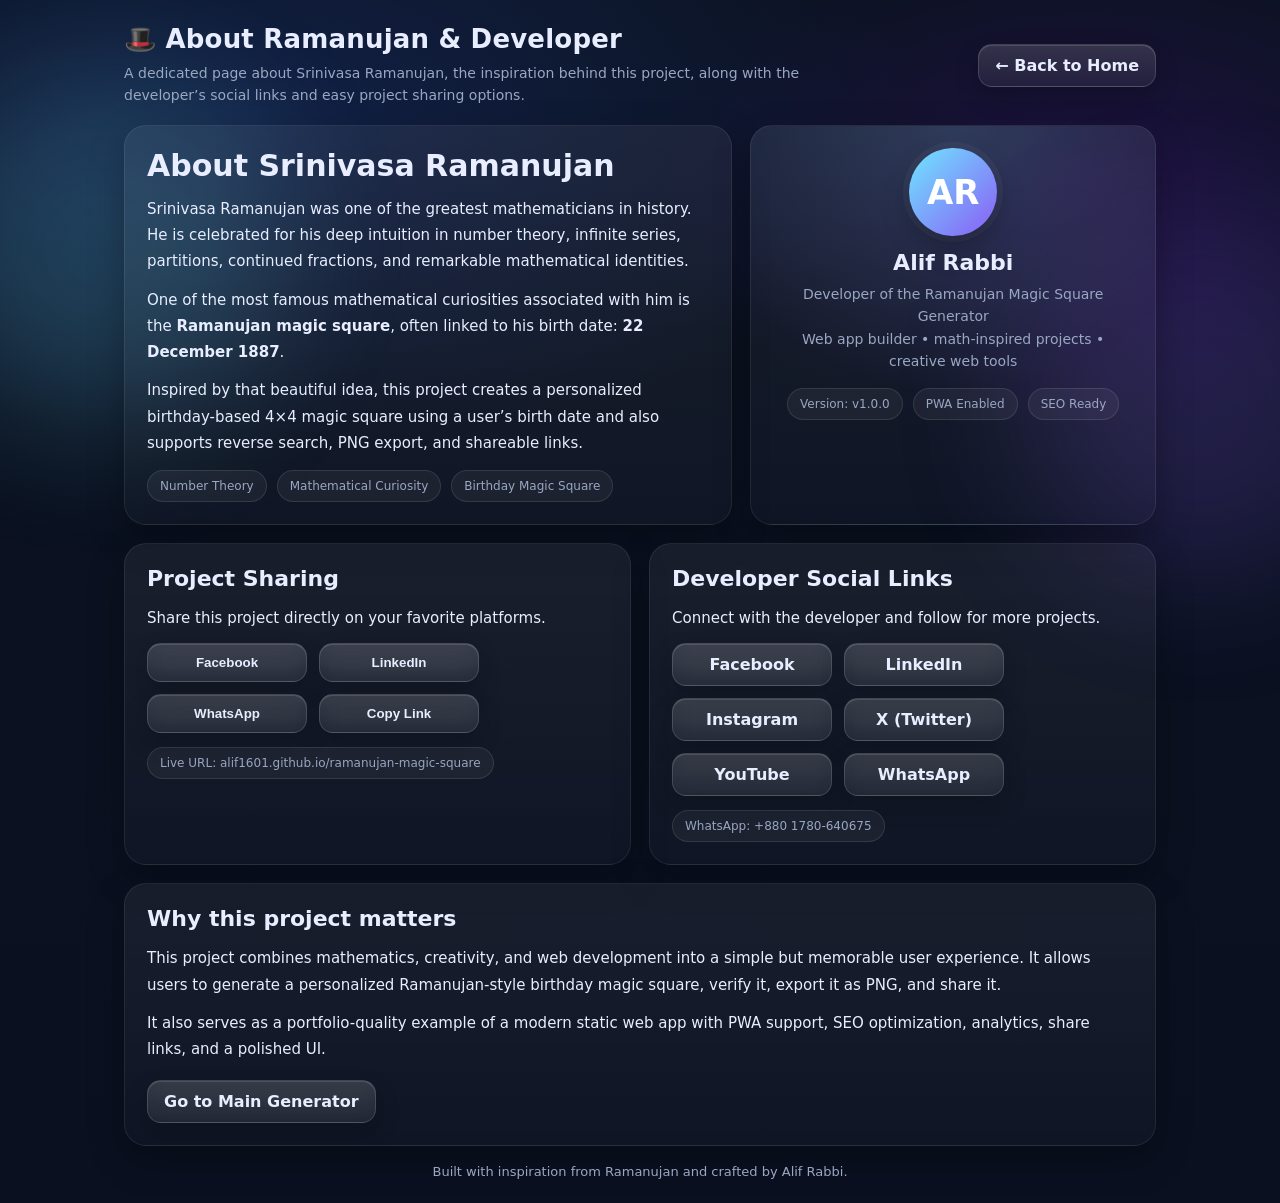
==== about.html @ 0c8af730 "Create about.html" ====
<!doctype html>
<html lang="en">
<head>
  <meta charset="utf-8" />
  <meta name="viewport" content="width=device-width,initial-scale=1" />
  <meta name="color-scheme" content="dark" />
  <meta name="theme-color" content="#0b1220" />

  <title>About Ramanujan & Developer | Ramanujan Magic Square</title>
  <meta name="description" content="Learn about Srinivasa Ramanujan, the developer, and share the Ramanujan Magic Square Generator on Facebook, LinkedIn, Instagram, X, YouTube, and WhatsApp." />
  <meta name="robots" content="index,follow" />
  <link rel="canonical" href="https://alif1601.github.io/ramanujan-magic-square/about.html" />

  <meta property="og:title" content="About Ramanujan & Developer" />
  <meta property="og:description" content="About Srinivasa Ramanujan, developer info, and social sharing for the Ramanujan Magic Square Generator." />
  <meta property="og:type" content="website" />
  <meta property="og:url" content="https://alif1601.github.io/ramanujan-magic-square/about.html" />
  <meta property="og:image" content="https://alif1601.github.io/ramanujan-magic-square/assets/og-image.png" />

  <meta name="twitter:card" content="summary_large_image" />
  <meta name="twitter:title" content="About Ramanujan & Developer" />
  <meta name="twitter:description" content="About Srinivasa Ramanujan, developer info, and social sharing for the Ramanujan Magic Square Generator." />
  <meta name="twitter:image" content="https://alif1601.github.io/ramanujan-magic-square/assets/og-image.png" />

  <link rel="icon" href="./assets/favicon.svg" type="image/svg+xml" />
  <link rel="apple-touch-icon" href="./assets/apple-touch-icon.png" />

  <meta http-equiv="Content-Security-Policy"
        content="default-src 'self';
                 img-src 'self' data: https:;
                 style-src 'self' 'unsafe-inline';
                 script-src 'self' 'unsafe-inline';
                 object-src 'none';
                 base-uri 'self';
                 frame-ancestors 'none';" />

  <style>
    :root {
      --bg:#0b1220;
      --card:#121b2f;
      --card-2:#17233d;
      --muted:#9aa7c2;
      --text:#e8eeff;
      --accent:#6ee7ff;
      --accent-2:#8b5cf6;
      --line:rgba(255,255,255,.10);
      --shadow:0 14px 36px rgba(0,0,0,.28);
    }

    * { box-sizing: border-box; }

    html {
      scroll-behavior: smooth;
    }

    body {
      margin: 0;
      font-family: system-ui, -apple-system, Segoe UI, Roboto, Arial, sans-serif;
      background:
        radial-gradient(1200px 600px at 20% 10%, rgba(18,34,74,.9) 0%, transparent 55%),
        radial-gradient(900px 500px at 85% 15%, rgba(43,18,89,.55) 0%, transparent 50%),
        linear-gradient(180deg, #0b1220 0%, #0a1020 100%);
      color: var(--text);
      overflow-x: hidden;
    }

    .bg-orb {
      position: fixed;
      inset: auto;
      width: 360px;
      height: 360px;
      border-radius: 50%;
      filter: blur(70px);
      opacity: .18;
      pointer-events: none;
      z-index: 0;
      animation: floatOrb 10s ease-in-out infinite;
    }

    .orb-1 {
      top: 70px;
      left: -80px;
      background: var(--accent);
    }

    .orb-2 {
      right: -100px;
      top: 220px;
      background: var(--accent-2);
      animation-delay: -3s;
    }

    @keyframes floatOrb {
      0%, 100% { transform: translateY(0px) translateX(0px); }
      50% { transform: translateY(-18px) translateX(10px); }
    }

    .wrap {
      position: relative;
      z-index: 1;
      max-width: 1080px;
      margin: 0 auto;
      padding: 24px;
    }

    .topbar {
      display: flex;
      justify-content: space-between;
      align-items: center;
      gap: 14px;
      flex-wrap: wrap;
      margin-bottom: 18px;
      animation: fadeUp .7s ease both;
    }

    .brand {
      font-size: 26px;
      font-weight: 800;
      letter-spacing: .2px;
      margin: 0;
    }

    .sub {
      color: var(--muted);
      font-size: 14px;
      line-height: 1.6;
      margin-top: 8px;
      max-width: 760px;
    }

    .glass-btn,
    .social-btn {
      display: inline-flex;
      align-items: center;
      justify-content: center;
      gap: 8px;
      min-width: 150px;
      padding: 11px 16px;
      border-radius: 14px;
      border: 1px solid rgba(255,255,255,.14);
      background: linear-gradient(
        180deg,
        rgba(255,255,255,.14),
        rgba(255,255,255,.06)
      );
      color: var(--text);
      text-decoration: none;
      font-weight: 700;
      backdrop-filter: blur(12px);
      -webkit-backdrop-filter: blur(12px);
      box-shadow:
        0 10px 24px rgba(0,0,0,.20),
        inset 0 1px 0 rgba(255,255,255,.12);
      transition:
        transform .2s ease,
        border-color .2s ease,
        background .2s ease,
        box-shadow .2s ease;
      cursor: pointer;
    }

    .glass-btn:hover,
    .social-btn:hover {
      transform: translateY(-2px) scale(1.02);
      border-color: rgba(110,231,255,.42);
      background: linear-gradient(
        180deg,
        rgba(110,231,255,.18),
        rgba(110,231,255,.08)
      );
      box-shadow:
        0 14px 28px rgba(0,0,0,.28),
        0 0 0 1px rgba(110,231,255,.06),
        inset 0 1px 0 rgba(255,255,255,.16);
    }

    .glass-btn:active,
    .social-btn:active {
      transform: translateY(1px) scale(.99);
    }

    .hero {
      display: grid;
      gap: 18px;
      grid-template-columns: 1.2fr .8fr;
      margin-bottom: 18px;
    }

    @media (max-width: 900px) {
      .hero {
        grid-template-columns: 1fr;
      }
    }

    .card {
      background: linear-gradient(
        180deg,
        rgba(255,255,255,.06),
        rgba(255,255,255,.025)
      );
      border: 1px solid rgba(255,255,255,.08);
      border-radius: 22px;
      padding: 22px;
      box-shadow: var(--shadow);
      animation: fadeUp .7s ease both;
    }

    .card:nth-child(2) { animation-delay: .08s; }
    .card:nth-child(3) { animation-delay: .14s; }
    .card:nth-child(4) { animation-delay: .20s; }

    .hero-title {
      font-size: 30px;
      line-height: 1.2;
      margin: 0 0 12px;
    }

    .hero-text,
    .card p {
      color: var(--text);
      line-height: 1.75;
      font-size: 15px;
      margin: 0 0 12px;
    }

    .muted {
      color: var(--muted);
    }

    .pill-row {
      display: flex;
      gap: 10px;
      flex-wrap: wrap;
      margin-top: 14px;
    }

    .pill {
      display: inline-flex;
      align-items: center;
      gap: 8px;
      padding: 8px 12px;
      border-radius: 999px;
      border: 1px solid rgba(255,255,255,.10);
      background: rgba(255,255,255,.05);
      font-size: 12px;
      color: var(--muted);
    }

    .profile-card {
      text-align: center;
      background:
        linear-gradient(180deg, rgba(255,255,255,.06), rgba(255,255,255,.02)),
        radial-gradient(circle at top, rgba(110,231,255,.14), transparent 60%);
    }

    .avatar {
      width: 88px;
      height: 88px;
      border-radius: 50%;
      margin: 0 auto 14px;
      display: grid;
      place-items: center;
      font-size: 34px;
      font-weight: 800;
      color: white;
      background: linear-gradient(135deg, var(--accent), var(--accent-2));
      box-shadow:
        0 12px 28px rgba(0,0,0,.28),
        0 0 0 6px rgba(255,255,255,.04);
      animation: pulseSoft 3s ease-in-out infinite;
    }

    @keyframes pulseSoft {
      0%, 100% { transform: scale(1); }
      50% { transform: scale(1.04); }
    }

    .name {
      font-size: 22px;
      font-weight: 800;
      margin: 0;
    }

    .role {
      color: var(--muted);
      margin-top: 8px;
      font-size: 14px;
      line-height: 1.6;
    }

    .section-title {
      font-size: 22px;
      margin: 0 0 14px;
    }

    .grid-2 {
      display: grid;
      gap: 18px;
      grid-template-columns: 1fr 1fr;
      margin-top: 18px;
    }

    @media (max-width: 900px) {
      .grid-2 {
        grid-template-columns: 1fr;
      }
    }

    .btn-row {
      display: flex;
      flex-wrap: wrap;
      gap: 12px;
      margin-top: 10px;
    }

    .social-btn {
      min-width: 160px;
    }

    .back-row {
      display: flex;
      flex-wrap: wrap;
      gap: 12px;
      margin-top: 18px;
    }

    footer {
      margin-top: 18px;
      color: var(--muted);
      font-size: 13px;
      text-align: center;
      animation: fadeUp .7s ease both;
      animation-delay: .28s;
    }

    .toast {
      position: fixed;
      bottom: 20px;
      left: 50%;
      transform: translateX(-50%);
      background: #121b2f;
      color: #e8eeff;
      padding: 10px 16px;
      border-radius: 10px;
      font-size: 13px;
      z-index: 9999;
      border: 1px solid rgba(255,255,255,.10);
      box-shadow: 0 10px 24px rgba(0,0,0,.28);
      animation: fadeUp .25s ease;
    }

    @keyframes fadeUp {
      from {
        opacity: 0;
        transform: translateY(20px);
      }
      to {
        opacity: 1;
        transform: translateY(0);
      }
    }
  </style>

  <script type="application/ld+json">
  {
    "@context": "https://schema.org",
    "@type": "AboutPage",
    "name": "About Ramanujan & Developer",
    "url": "https://alif1601.github.io/ramanujan-magic-square/about.html",
    "description": "About Srinivasa Ramanujan, the developer, and sharing options for the Ramanujan Magic Square Generator."
  }
  </script>
</head>
<body>
  <div class="bg-orb orb-1"></div>
  <div class="bg-orb orb-2"></div>

  <div class="wrap">
    <div class="topbar">
      <div>
        <h1 class="brand">🎩 About Ramanujan & Developer</h1>
        <div class="sub">
          A dedicated page about Srinivasa Ramanujan, the inspiration behind this project,
          along with the developer’s social links and easy project sharing options.
        </div>
      </div>
      <a class="glass-btn" href="./index.html">← Back to Home</a>
    </div>

    <div class="hero">
      <section class="card">
        <h2 class="hero-title">About Srinivasa Ramanujan</h2>
        <p class="hero-text">
          Srinivasa Ramanujan was one of the greatest mathematicians in history.
          He is celebrated for his deep intuition in number theory, infinite series,
          partitions, continued fractions, and remarkable mathematical identities.
        </p>
        <p class="hero-text">
          One of the most famous mathematical curiosities associated with him is the
          <b>Ramanujan magic square</b>, often linked to his birth date:
          <b>22 December 1887</b>.
        </p>
        <p class="hero-text">
          Inspired by that beautiful idea, this project creates a personalized
          birthday-based 4×4 magic square using a user’s birth date and also
          supports reverse search, PNG export, and shareable links.
        </p>

        <div class="pill-row">
          <div class="pill">Number Theory</div>
          <div class="pill">Mathematical Curiosity</div>
          <div class="pill">Birthday Magic Square</div>
        </div>
      </section>

      <aside class="card profile-card">
        <div class="avatar">AR</div>
        <h2 class="name">Alif Rabbi</h2>
        <div class="role">
          Developer of the Ramanujan Magic Square Generator<br />
          Web app builder • math-inspired projects • creative web tools
        </div>

        <div class="pill-row" style="justify-content:center; margin-top:16px;">
          <div class="pill">Version: v1.0.0</div>
          <div class="pill">PWA Enabled</div>
          <div class="pill">SEO Ready</div>
        </div>
      </aside>
    </div>

    <div class="grid-2">
      <section class="card">
        <h2 class="section-title">Project Sharing</h2>
        <p class="muted">
          Share this project directly on your favorite platforms.
        </p>

        <div class="btn-row">
          <button class="social-btn" id="btnFbShare" type="button">Facebook</button>
          <button class="social-btn" id="btnLinkedInShare" type="button">LinkedIn</button>
          <button class="social-btn" id="btnWhatsAppShare" type="button">WhatsApp</button>
          <button class="social-btn" id="btnCopyProjectLink" type="button">Copy Link</button>
        </div>

        <div class="pill-row">
          <div class="pill">Live URL: alif1601.github.io/ramanujan-magic-square</div>
        </div>
      </section>

      <section class="card">
        <h2 class="section-title">Developer Social Links</h2>
        <p class="muted">
          Connect with the developer and follow for more projects.
        </p>

        <div class="btn-row">
          <a class="social-btn" href="https://www.facebook.com/alifrabbi.rayhan" target="_blank" rel="noopener noreferrer">Facebook</a>
          <a class="social-btn" href="https://www.linkedin.com/in/alif-rabbi675/" target="_blank" rel="noopener noreferrer">LinkedIn</a>
          <a class="social-btn" href="https://www.instagram.com/alif_rabbi_/" target="_blank" rel="noopener noreferrer">Instagram</a>
          <a class="social-btn" href="https://x.com/MdAlifRabbi1" target="_blank" rel="noopener noreferrer">X (Twitter)</a>
          <a class="social-btn" href="https://www.youtube.com/@alif_rabbi" target="_blank" rel="noopener noreferrer">YouTube</a>
          <a class="social-btn" href="https://wa.me/8801780640675" target="_blank" rel="noopener noreferrer">WhatsApp</a>
        </div>

        <div class="pill-row">
          <div class="pill">WhatsApp: +880 1780-640675</div>
        </div>
      </section>
    </div>

    <section class="card" style="margin-top:18px;">
      <h2 class="section-title">Why this project matters</h2>
      <p>
        This project combines mathematics, creativity, and web development into a
        simple but memorable user experience. It allows users to generate a personalized
        Ramanujan-style birthday magic square, verify it, export it as PNG, and share it.
      </p>
      <p>
        It also serves as a portfolio-quality example of a modern static web app with
        PWA support, SEO optimization, analytics, share links, and a polished UI.
      </p>

      <div class="back-row">
        <a class="glass-btn" href="./index.html">Go to Main Generator</a>
      </div>
    </section>

    <footer>
      Built with inspiration from Ramanujan and crafted by Alif Rabbi.
    </footer>
  </div>

  <script>
    const projectUrl = "https://alif1601.github.io/ramanujan-magic-square/";
    const projectTitle = "Ramanujan Magic Square Generator";
    const projectText = "Generate a Ramanujan-style birthday magic square instantly.";

    function openShareUrl(url) {
      window.open(url, "_blank", "noopener,noreferrer");
    }

    function showToast(text) {
      const toast = document.createElement("div");
      toast.className = "toast";
      toast.textContent = text;
      document.body.appendChild(toast);
      setTimeout(() => toast.remove(), 2000);
    }

    async function copyToClipboard(text) {
      try {
        await navigator.clipboard.writeText(text);
        return true;
      } catch {
        const ta = document.createElement("textarea");
        ta.value = text;
        ta.style.position = "fixed";
        ta.style.left = "-9999px";
        document.body.appendChild(ta);
        ta.select();
        const ok = document.execCommand("copy");
        document.body.removeChild(ta);
        return ok;
      }
    }

    document.getElementById("btnFbShare")?.addEventListener("click", () => {
      const url = `https://www.facebook.com/sharer/sharer.php?u=${encodeURIComponent(projectUrl)}`;
      openShareUrl(url);
    });

    document.getElementById("btnLinkedInShare")?.addEventListener("click", () => {
      const url = `https://www.linkedin.com/sharing/share-offsite/?url=${encodeURIComponent(projectUrl)}`;
      openShareUrl(url);
    });

    document.getElementById("btnWhatsAppShare")?.addEventListener("click", () => {
      const text = `${projectTitle} - ${projectText} ${projectUrl}`;
      const url = `https://wa.me/?text=${encodeURIComponent(text)}`;
      openShareUrl(url);
    });

    document.getElementById("btnCopyProjectLink")?.addEventListener("click", async () => {
      const ok = await copyToClipboard(projectUrl);
      showToast(ok ? "Project link copied!" : "Copy failed!");
    });
  </script>
</body>
</html>
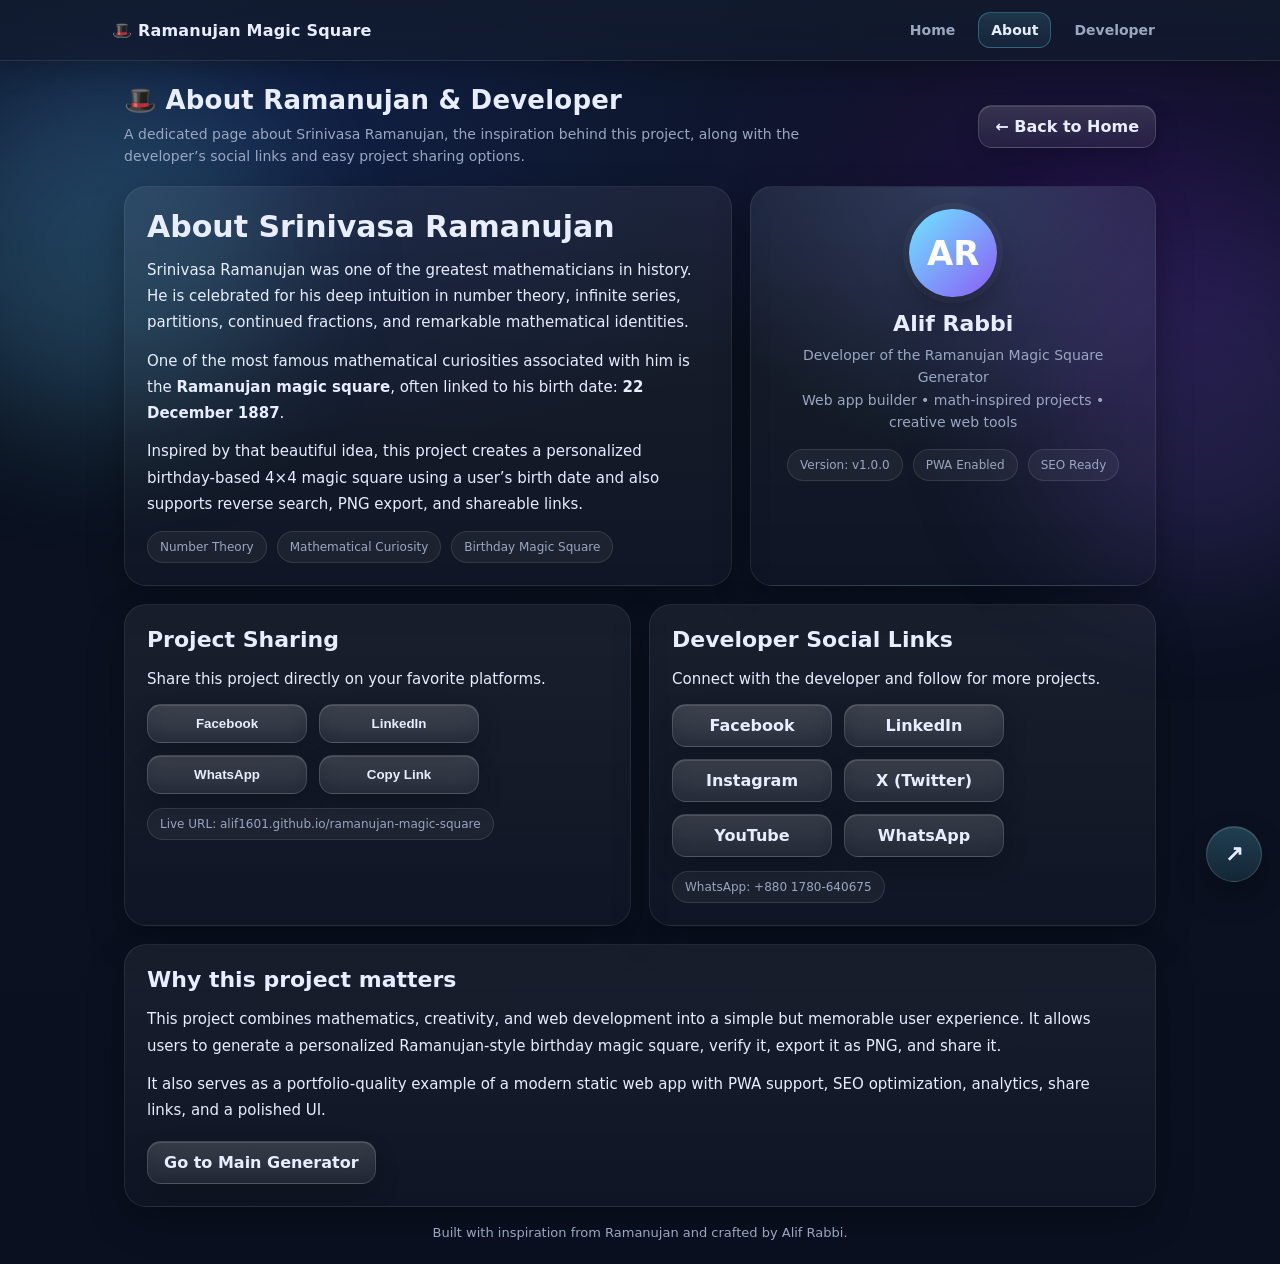
==== commit fbae8601: "Update about.html" ====
--- a/about.html
+++ b/about.html
@@ -1,5 +1,7 @@
 <!doctype html>
 <html lang="en">
+<link rel="stylesheet" href="./nav.css" />
+<script defer src="./nav.js"></script>
 <head>
   <meta charset="utf-8" />
   <meta name="viewport" content="width=device-width,initial-scale=1" />
--- a/nav.css
+++ b/nav.css
@@ -0,0 +1,162 @@
+:root {
+  --nav-bg: rgba(18, 27, 47, 0.72);
+  --nav-border: rgba(255, 255, 255, 0.1);
+  --nav-text: #e8eeff;
+  --nav-muted: #9aa7c2;
+  --nav-accent: #6ee7ff;
+}
+
+.top-nav {
+  position: sticky;
+  top: 0;
+  z-index: 999;
+  backdrop-filter: blur(16px);
+  -webkit-backdrop-filter: blur(16px);
+  background: linear-gradient(
+    180deg,
+    rgba(18, 27, 47, 0.86),
+    rgba(18, 27, 47, 0.7)
+  );
+  border-bottom: 1px solid var(--nav-border);
+  box-shadow: 0 10px 24px rgba(0, 0, 0, 0.18);
+}
+
+.top-nav-inner {
+  max-width: 1100px;
+  margin: 0 auto;
+  padding: 12px 22px;
+  display: flex;
+  align-items: center;
+  justify-content: space-between;
+  gap: 12px;
+  flex-wrap: wrap;
+}
+
+.top-nav-brand {
+  color: var(--nav-text);
+  text-decoration: none;
+  font-weight: 800;
+  letter-spacing: 0.2px;
+  font-size: 16px;
+}
+
+.top-nav-links {
+  display: flex;
+  align-items: center;
+  gap: 10px;
+  flex-wrap: wrap;
+}
+
+.top-nav-link {
+  color: var(--nav-muted);
+  text-decoration: none;
+  font-size: 14px;
+  font-weight: 700;
+  padding: 9px 12px;
+  border-radius: 12px;
+  border: 1px solid transparent;
+  transition: all 0.18s ease;
+}
+
+.top-nav-link:hover,
+.top-nav-link.active {
+  color: var(--nav-text);
+  border-color: rgba(110, 231, 255, 0.28);
+  background: linear-gradient(
+    180deg,
+    rgba(110, 231, 255, 0.14),
+    rgba(110, 231, 255, 0.06)
+  );
+}
+
+.floating-share {
+  position: fixed;
+  right: 18px;
+  bottom: 18px;
+  z-index: 999;
+}
+
+.floating-share-btn {
+  width: 56px;
+  height: 56px;
+  border: 1px solid rgba(255,255,255,.14);
+  border-radius: 50%;
+  background: linear-gradient(
+    180deg,
+    rgba(110,231,255,.22),
+    rgba(110,231,255,.10)
+  );
+  color: #e8eeff;
+  font-size: 22px;
+  font-weight: 800;
+  cursor: pointer;
+  box-shadow:
+    0 14px 30px rgba(0,0,0,.28),
+    inset 0 1px 0 rgba(255,255,255,.12);
+  backdrop-filter: blur(12px);
+  -webkit-backdrop-filter: blur(12px);
+  transition: transform .18s ease, box-shadow .18s ease, border-color .18s ease;
+}
+
+.floating-share-btn:hover {
+  transform: translateY(-2px) scale(1.03);
+  border-color: rgba(110,231,255,.42);
+  box-shadow:
+    0 18px 34px rgba(0,0,0,.34),
+    0 0 0 1px rgba(110,231,255,.08),
+    inset 0 1px 0 rgba(255,255,255,.16);
+}
+
+.floating-share-menu {
+  position: absolute;
+  right: 0;
+  bottom: 68px;
+  min-width: 210px;
+  display: none;
+  flex-direction: column;
+  gap: 8px;
+  padding: 10px;
+  border-radius: 16px;
+  border: 1px solid rgba(255,255,255,.10);
+  background: linear-gradient(
+    180deg,
+    rgba(18,27,47,.92),
+    rgba(18,27,47,.82)
+  );
+  backdrop-filter: blur(16px);
+  -webkit-backdrop-filter: blur(16px);
+  box-shadow: 0 16px 36px rgba(0,0,0,.34);
+}
+
+.floating-share.open .floating-share-menu {
+  display: flex;
+}
+
+.share-menu-btn {
+  width: 100%;
+  text-align: left;
+  border: 1px solid rgba(255,255,255,.10);
+  background: rgba(255,255,255,.04);
+  color: #e8eeff;
+  padding: 10px 12px;
+  border-radius: 12px;
+  font-weight: 700;
+  cursor: pointer;
+  transition: all .18s ease;
+}
+
+.share-menu-btn:hover {
+  border-color: rgba(110,231,255,.32);
+  background: rgba(110,231,255,.08);
+}
+
+@media (max-width: 640px) {
+  .top-nav-inner {
+    padding: 10px 14px;
+  }
+
+  .floating-share {
+    right: 14px;
+    bottom: 14px;
+  }
+}
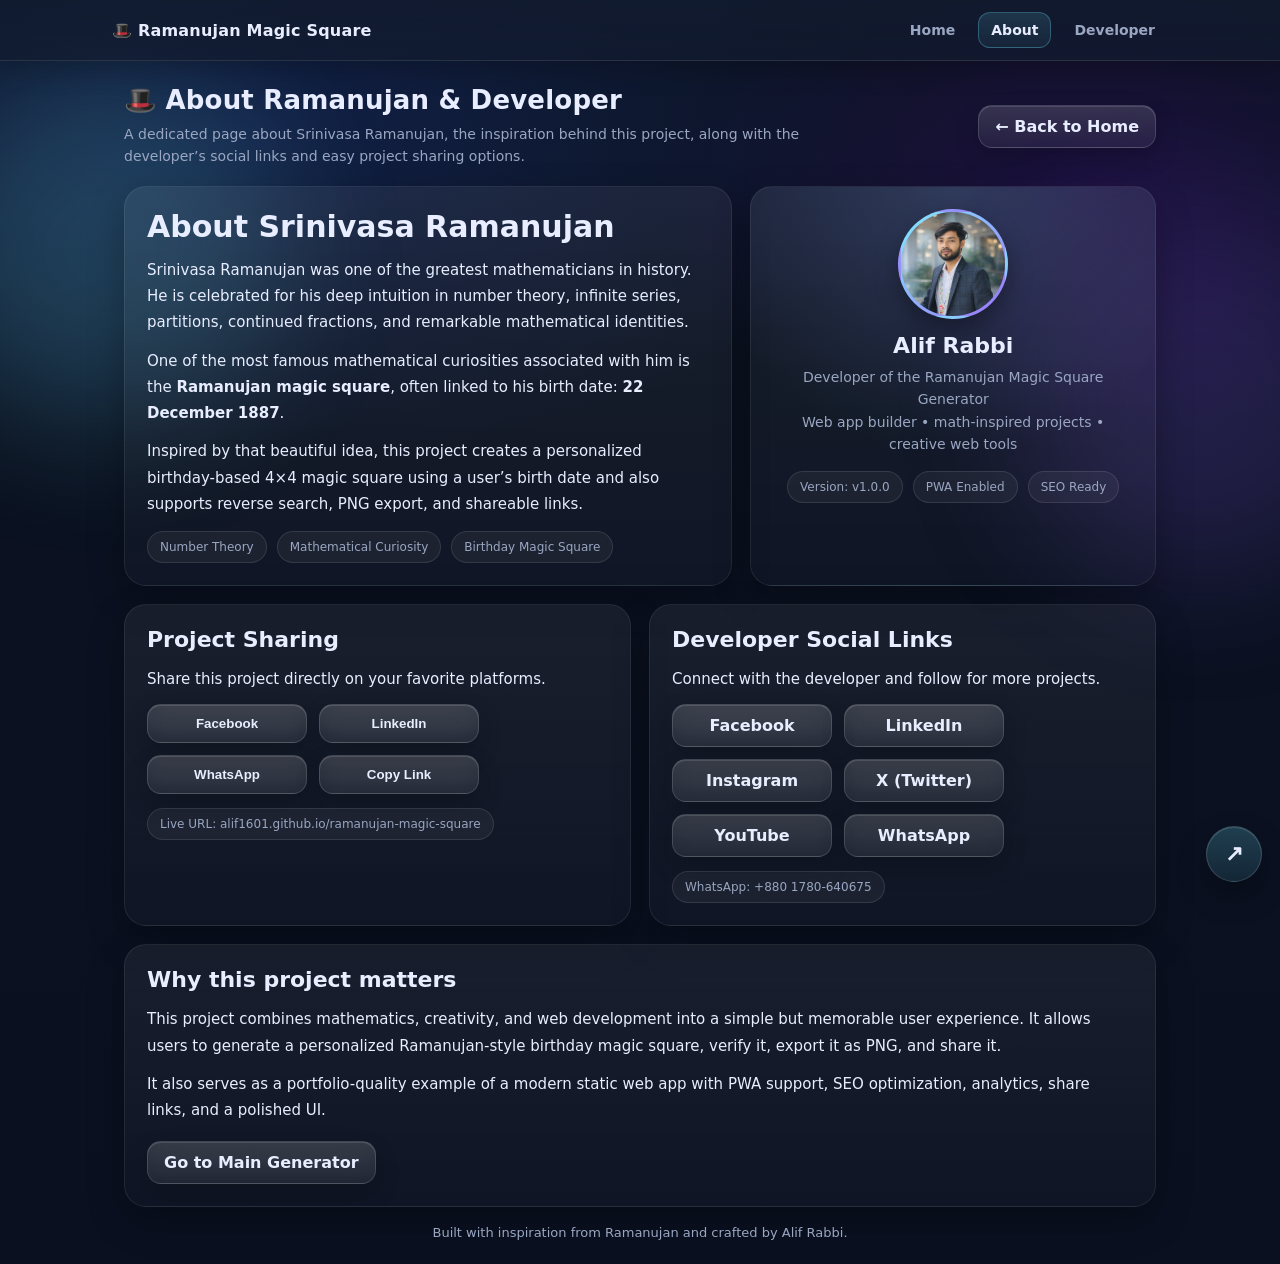
==== commit 011131ca: "Update about.html" ====
--- a/about.html
+++ b/about.html
@@ -256,21 +256,28 @@
     }
 
     .avatar {
-      width: 88px;
-      height: 88px;
-      border-radius: 50%;
-      margin: 0 auto 14px;
-      display: grid;
-      place-items: center;
-      font-size: 34px;
-      font-weight: 800;
-      color: white;
-      background: linear-gradient(135deg, var(--accent), var(--accent-2));
-      box-shadow:
-        0 12px 28px rgba(0,0,0,.28),
-        0 0 0 6px rgba(255,255,255,.04);
-      animation: pulseSoft 3s ease-in-out infinite;
-    }
+  width: 110px;
+  height: 110px;
+  border-radius: 50%;
+  margin: 0 auto 14px;
+  display: flex;
+  align-items: center;
+  justify-content: center;
+  font-size: 36px;
+  font-weight: 800;
+  background: linear-gradient(135deg,#6ee7ff,#8b5cf6);
+  box-shadow: 0 10px 25px rgba(0,0,0,.35);
+  animation: pulseSoft 3s ease-in-out infinite;
+  overflow: hidden;
+  border: 3px solid rgba(255,255,255,.14);
+}
+
+.photo-avatar img {
+  width: 100%;
+  height: 100%;
+  object-fit: cover;
+  display: block;
+}
 
     @keyframes pulseSoft {
       0%, 100% { transform: scale(1); }
@@ -416,7 +423,9 @@
       </section>
 
       <aside class="card profile-card">
-        <div class="avatar">AR</div>
+        <div class="avatar photo-avatar">
+  <img src="./assets/developer.png" alt="Alif Rabbi" />
+</div>
         <h2 class="name">Alif Rabbi</h2>
         <div class="role">
           Developer of the Ramanujan Magic Square Generator<br />
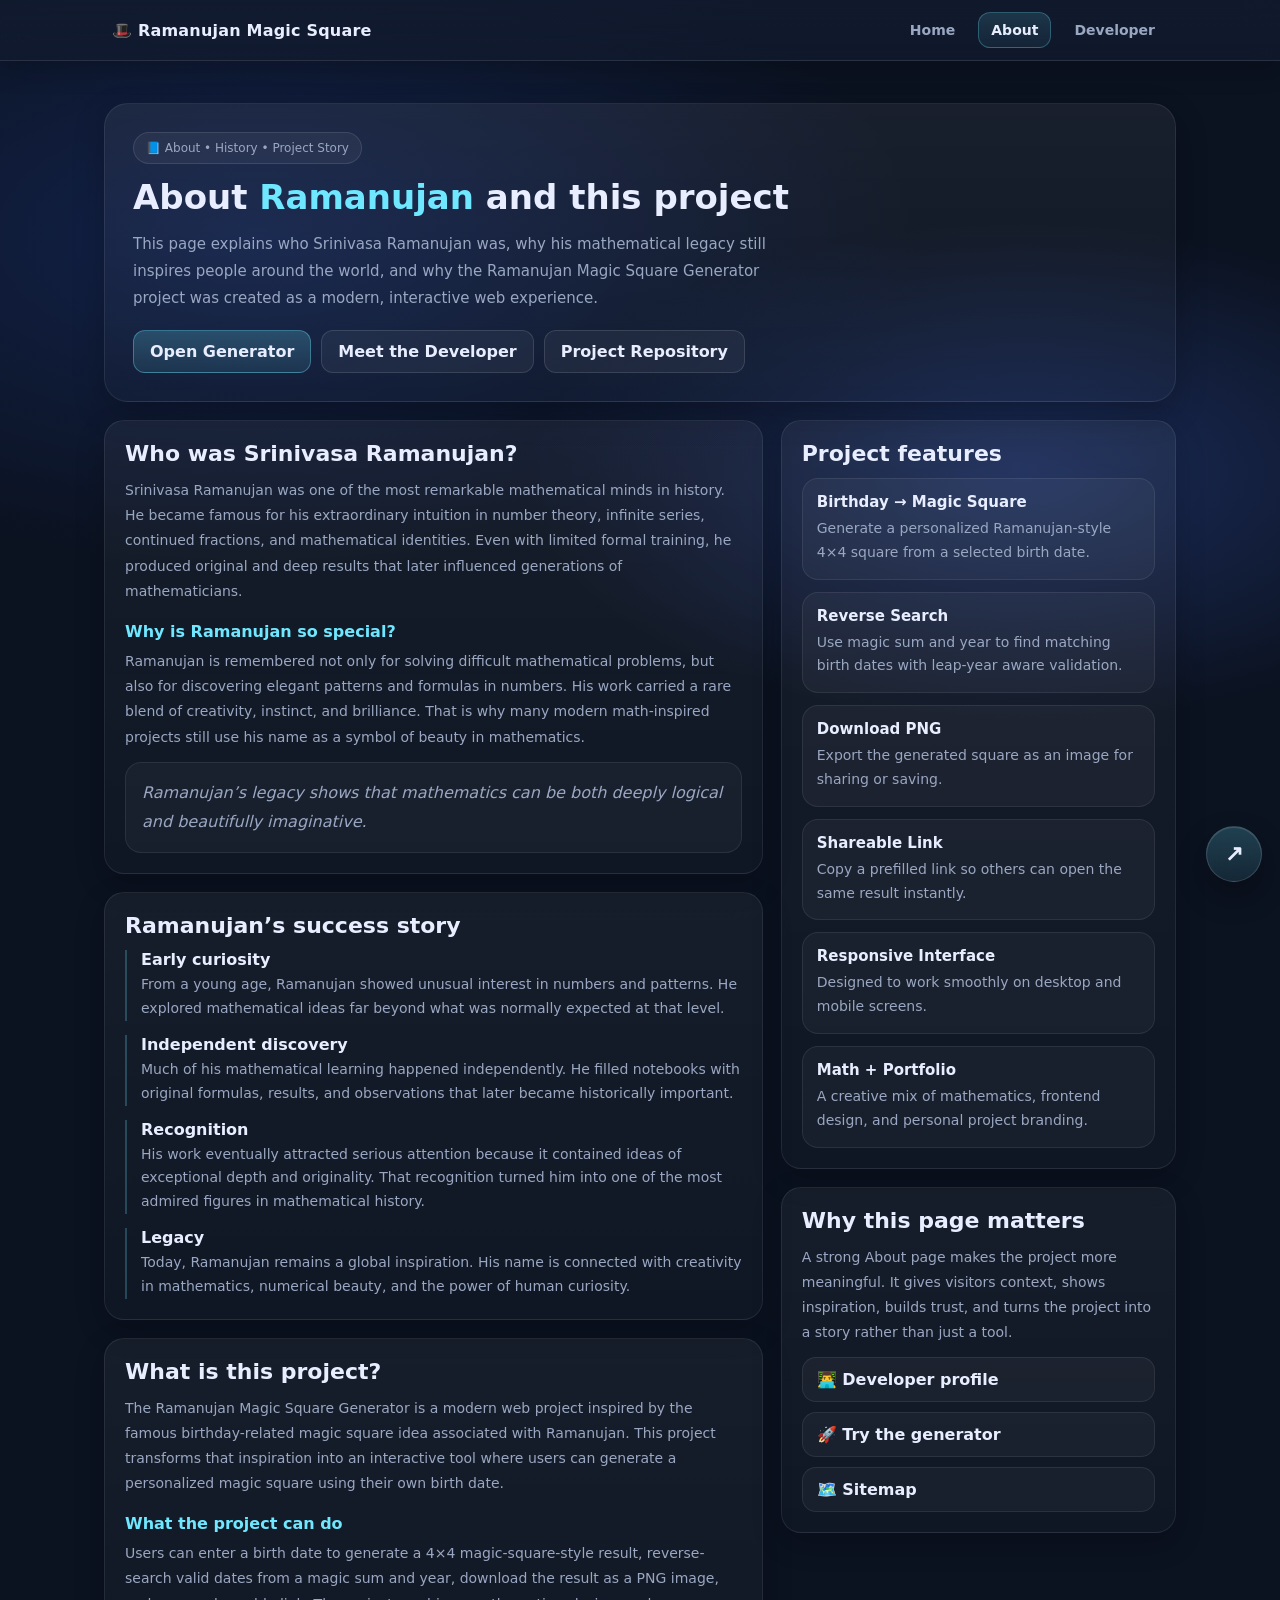
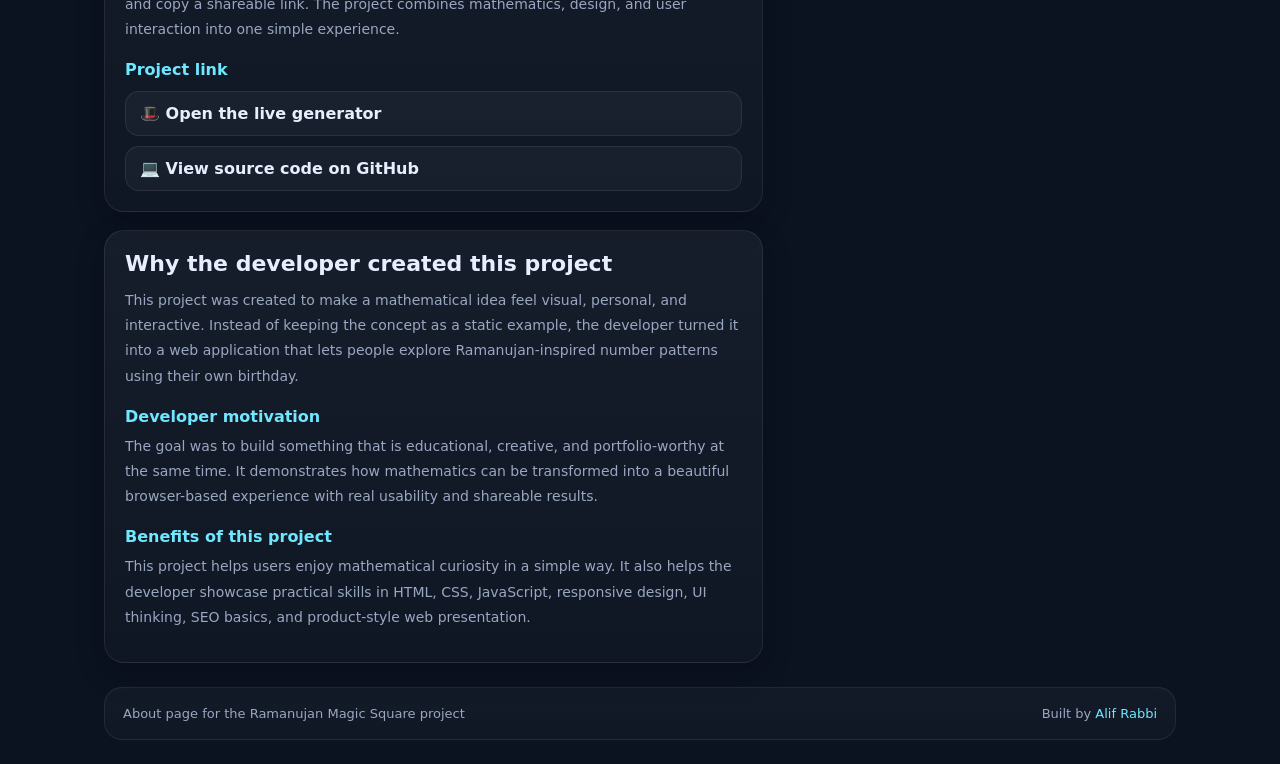
==== commit 79ed405d: "Update about.html" ====
--- a/about.html
+++ b/about.html
@@ -1,242 +1,80 @@
 <!doctype html>
 <html lang="en">
-<link rel="stylesheet" href="./nav.css" />
-<script defer src="./nav.js"></script>
 <head>
   <meta charset="utf-8" />
   <meta name="viewport" content="width=device-width,initial-scale=1" />
+  <meta name="theme-color" content="#0b1220" />
   <meta name="color-scheme" content="dark" />
-  <meta name="theme-color" content="#0b1220" />
-
-  <title>About Ramanujan & Developer | Ramanujan Magic Square</title>
-  <meta name="description" content="Learn about Srinivasa Ramanujan, the developer, and share the Ramanujan Magic Square Generator on Facebook, LinkedIn, Instagram, X, YouTube, and WhatsApp." />
-  <meta name="robots" content="index,follow" />
+
+  <title>About | Ramanujan Magic Square</title>
+  <meta
+    name="description"
+    content="Learn about Srinivasa Ramanujan, the inspiration behind the Ramanujan Magic Square project, and why this birthday magic square generator was created."
+  />
   <link rel="canonical" href="https://alif1601.github.io/ramanujan-magic-square/about.html" />
 
-  <meta property="og:title" content="About Ramanujan & Developer" />
-  <meta property="og:description" content="About Srinivasa Ramanujan, developer info, and social sharing for the Ramanujan Magic Square Generator." />
+  <meta property="og:title" content="About | Ramanujan Magic Square" />
+  <meta
+    property="og:description"
+    content="Discover who Srinivasa Ramanujan was, the inspiration behind this project, and how the Ramanujan Magic Square Generator works."
+  />
   <meta property="og:type" content="website" />
   <meta property="og:url" content="https://alif1601.github.io/ramanujan-magic-square/about.html" />
   <meta property="og:image" content="https://alif1601.github.io/ramanujan-magic-square/assets/og-image.png" />
 
   <meta name="twitter:card" content="summary_large_image" />
-  <meta name="twitter:title" content="About Ramanujan & Developer" />
-  <meta name="twitter:description" content="About Srinivasa Ramanujan, developer info, and social sharing for the Ramanujan Magic Square Generator." />
+  <meta name="twitter:title" content="About | Ramanujan Magic Square" />
+  <meta
+    name="twitter:description"
+    content="Discover who Srinivasa Ramanujan was and the story behind this Ramanujan Magic Square project."
+  />
   <meta name="twitter:image" content="https://alif1601.github.io/ramanujan-magic-square/assets/og-image.png" />
 
   <link rel="icon" href="./assets/favicon.svg" type="image/svg+xml" />
   <link rel="apple-touch-icon" href="./assets/apple-touch-icon.png" />
-
-  <meta http-equiv="Content-Security-Policy"
-        content="default-src 'self';
-                 img-src 'self' data: https:;
-                 style-src 'self' 'unsafe-inline';
-                 script-src 'self' 'unsafe-inline';
-                 object-src 'none';
-                 base-uri 'self';
-                 frame-ancestors 'none';" />
+  <link rel="manifest" href="./site.webmanifest" />
+
+  <link rel="stylesheet" href="./nav.css" />
+  <script defer src="./nav.js"></script>
 
   <style>
     :root {
-      --bg:#0b1220;
-      --card:#121b2f;
-      --card-2:#17233d;
-      --muted:#9aa7c2;
-      --text:#e8eeff;
-      --accent:#6ee7ff;
-      --accent-2:#8b5cf6;
-      --line:rgba(255,255,255,.10);
-      --shadow:0 14px 36px rgba(0,0,0,.28);
+      --bg: #0b1220;
+      --card: #121b2f;
+      --muted: #9aa7c2;
+      --text: #e8eeff;
+      --accent: #6ee7ff;
+      --line: rgba(255,255,255,.08);
     }
 
     * { box-sizing: border-box; }
-
-    html {
-      scroll-behavior: smooth;
-    }
 
     body {
       margin: 0;
       font-family: system-ui, -apple-system, Segoe UI, Roboto, Arial, sans-serif;
       background:
-        radial-gradient(1200px 600px at 20% 10%, rgba(18,34,74,.9) 0%, transparent 55%),
-        radial-gradient(900px 500px at 85% 15%, rgba(43,18,89,.55) 0%, transparent 50%),
-        linear-gradient(180deg, #0b1220 0%, #0a1020 100%);
+        radial-gradient(1200px 600px at 20% 10%, #12224a 0%, transparent 55%),
+        radial-gradient(1000px 500px at 80% 20%, #1b2c5a 0%, transparent 50%),
+        var(--bg);
       color: var(--text);
-      overflow-x: hidden;
-    }
-
-    .bg-orb {
-      position: fixed;
-      inset: auto;
-      width: 360px;
-      height: 360px;
-      border-radius: 50%;
-      filter: blur(70px);
-      opacity: .18;
-      pointer-events: none;
-      z-index: 0;
-      animation: floatOrb 10s ease-in-out infinite;
-    }
-
-    .orb-1 {
-      top: 70px;
-      left: -80px;
-      background: var(--accent);
-    }
-
-    .orb-2 {
-      right: -100px;
-      top: 220px;
-      background: var(--accent-2);
-      animation-delay: -3s;
-    }
-
-    @keyframes floatOrb {
-      0%, 100% { transform: translateY(0px) translateX(0px); }
-      50% { transform: translateY(-18px) translateX(10px); }
     }
 
     .wrap {
-      position: relative;
-      z-index: 1;
-      max-width: 1080px;
+      max-width: 1120px;
       margin: 0 auto;
       padding: 24px;
     }
 
-    .topbar {
-      display: flex;
-      justify-content: space-between;
-      align-items: center;
-      gap: 14px;
-      flex-wrap: wrap;
-      margin-bottom: 18px;
-      animation: fadeUp .7s ease both;
-    }
-
-    .brand {
-      font-size: 26px;
-      font-weight: 800;
-      letter-spacing: .2px;
-      margin: 0;
-    }
-
-    .sub {
-      color: var(--muted);
-      font-size: 14px;
-      line-height: 1.6;
-      margin-top: 8px;
-      max-width: 760px;
-    }
-
-    .glass-btn,
-    .social-btn {
-      display: inline-flex;
-      align-items: center;
-      justify-content: center;
-      gap: 8px;
-      min-width: 150px;
-      padding: 11px 16px;
-      border-radius: 14px;
-      border: 1px solid rgba(255,255,255,.14);
-      background: linear-gradient(
-        180deg,
-        rgba(255,255,255,.14),
-        rgba(255,255,255,.06)
-      );
-      color: var(--text);
-      text-decoration: none;
-      font-weight: 700;
-      backdrop-filter: blur(12px);
-      -webkit-backdrop-filter: blur(12px);
-      box-shadow:
-        0 10px 24px rgba(0,0,0,.20),
-        inset 0 1px 0 rgba(255,255,255,.12);
-      transition:
-        transform .2s ease,
-        border-color .2s ease,
-        background .2s ease,
-        box-shadow .2s ease;
-      cursor: pointer;
-    }
-
-    .glass-btn:hover,
-    .social-btn:hover {
-      transform: translateY(-2px) scale(1.02);
-      border-color: rgba(110,231,255,.42);
-      background: linear-gradient(
-        180deg,
-        rgba(110,231,255,.18),
-        rgba(110,231,255,.08)
-      );
-      box-shadow:
-        0 14px 28px rgba(0,0,0,.28),
-        0 0 0 1px rgba(110,231,255,.06),
-        inset 0 1px 0 rgba(255,255,255,.16);
-    }
-
-    .glass-btn:active,
-    .social-btn:active {
-      transform: translateY(1px) scale(.99);
-    }
-
     .hero {
-      display: grid;
-      gap: 18px;
-      grid-template-columns: 1.2fr .8fr;
-      margin-bottom: 18px;
-    }
-
-    @media (max-width: 900px) {
-      .hero {
-        grid-template-columns: 1fr;
-      }
-    }
-
-    .card {
-      background: linear-gradient(
-        180deg,
-        rgba(255,255,255,.06),
-        rgba(255,255,255,.025)
-      );
-      border: 1px solid rgba(255,255,255,.08);
-      border-radius: 22px;
-      padding: 22px;
-      box-shadow: var(--shadow);
-      animation: fadeUp .7s ease both;
-    }
-
-    .card:nth-child(2) { animation-delay: .08s; }
-    .card:nth-child(3) { animation-delay: .14s; }
-    .card:nth-child(4) { animation-delay: .20s; }
-
-    .hero-title {
-      font-size: 30px;
-      line-height: 1.2;
-      margin: 0 0 12px;
-    }
-
-    .hero-text,
-    .card p {
-      color: var(--text);
-      line-height: 1.75;
-      font-size: 15px;
-      margin: 0 0 12px;
-    }
-
-    .muted {
-      color: var(--muted);
-    }
-
-    .pill-row {
-      display: flex;
-      gap: 10px;
-      flex-wrap: wrap;
-      margin-top: 14px;
-    }
-
-    .pill {
+      margin-top: 18px;
+      padding: 28px;
+      border-radius: 24px;
+      border: 1px solid var(--line);
+      background: linear-gradient(180deg, rgba(255,255,255,.06), rgba(255,255,255,.02));
+      box-shadow: 0 12px 32px rgba(0,0,0,.24);
+    }
+
+    .badge {
       display: inline-flex;
       align-items: center;
       gap: 8px;
@@ -244,129 +82,212 @@
       border-radius: 999px;
       border: 1px solid rgba(255,255,255,.10);
       background: rgba(255,255,255,.05);
+      color: var(--muted);
       font-size: 12px;
-      color: var(--muted);
-    }
-
-    .profile-card {
-      text-align: center;
-      background:
-        linear-gradient(180deg, rgba(255,255,255,.06), rgba(255,255,255,.02)),
-        radial-gradient(circle at top, rgba(110,231,255,.14), transparent 60%);
-    }
-
-    .avatar {
-  width: 110px;
-  height: 110px;
-  border-radius: 50%;
-  margin: 0 auto 14px;
-  display: flex;
-  align-items: center;
-  justify-content: center;
-  font-size: 36px;
-  font-weight: 800;
-  background: linear-gradient(135deg,#6ee7ff,#8b5cf6);
-  box-shadow: 0 10px 25px rgba(0,0,0,.35);
-  animation: pulseSoft 3s ease-in-out infinite;
-  overflow: hidden;
-  border: 3px solid rgba(255,255,255,.14);
-}
-
-.photo-avatar img {
-  width: 100%;
-  height: 100%;
-  object-fit: cover;
-  display: block;
-}
-
-    @keyframes pulseSoft {
-      0%, 100% { transform: scale(1); }
-      50% { transform: scale(1.04); }
-    }
-
-    .name {
-      font-size: 22px;
-      font-weight: 800;
+      margin-bottom: 14px;
+    }
+
+    .hero h1 {
       margin: 0;
-    }
-
-    .role {
-      color: var(--muted);
-      margin-top: 8px;
-      font-size: 14px;
-      line-height: 1.6;
-    }
-
-    .section-title {
-      font-size: 22px;
-      margin: 0 0 14px;
-    }
-
-    .grid-2 {
+      font-size: 34px;
+      line-height: 1.15;
+    }
+
+    .hero h1 span {
+      color: var(--accent);
+    }
+
+    .hero p {
+      margin: 14px 0 0;
+      color: var(--muted);
+      font-size: 15px;
+      line-height: 1.8;
+      max-width: 70ch;
+    }
+
+    .hero-actions {
+      display: flex;
+      flex-wrap: wrap;
+      gap: 10px;
+      margin-top: 18px;
+    }
+
+    .hero-btn {
+      display: inline-flex;
+      align-items: center;
+      justify-content: center;
+      text-decoration: none;
+      padding: 11px 16px;
+      border-radius: 12px;
+      border: 1px solid rgba(255,255,255,.12);
+      color: var(--text);
+      font-weight: 700;
+      background: rgba(255,255,255,.05);
+      transition: .18s ease;
+    }
+
+    .hero-btn:hover {
+      transform: translateY(-1px);
+      border-color: rgba(110,231,255,.34);
+      background: rgba(110,231,255,.08);
+    }
+
+    .hero-btn.primary {
+      background: linear-gradient(180deg, rgba(110,231,255,.22), rgba(110,231,255,.10));
+      border-color: rgba(110,231,255,.35);
+    }
+
+    .hero-btn.primary:hover {
+      background: linear-gradient(180deg, rgba(110,231,255,.28), rgba(110,231,255,.12));
+    }
+
+    .layout {
+      margin-top: 18px;
+      display: grid;
+      grid-template-columns: 1.25fr .75fr;
+      gap: 18px;
+      align-items: start;
+    }
+
+    @media (max-width: 920px) {
+      .layout {
+        grid-template-columns: 1fr;
+      }
+    }
+
+    .main-col,
+    .side-col {
       display: grid;
       gap: 18px;
-      grid-template-columns: 1fr 1fr;
-      margin-top: 18px;
-    }
-
-    @media (max-width: 900px) {
-      .grid-2 {
-        grid-template-columns: 1fr;
-      }
-    }
-
-    .btn-row {
+    }
+
+    .card {
+      border-radius: 20px;
+      border: 1px solid var(--line);
+      background: linear-gradient(180deg, rgba(255,255,255,.05), rgba(255,255,255,.02));
+      box-shadow: 0 10px 30px rgba(0,0,0,.20);
+      padding: 20px;
+    }
+
+    .card h2 {
+      margin: 0 0 12px;
+      font-size: 22px;
+    }
+
+    .card h3 {
+      margin: 18px 0 8px;
+      font-size: 16px;
+      color: var(--accent);
+    }
+
+    .card p {
+      margin: 0 0 12px;
+      color: var(--muted);
+      line-height: 1.8;
+      font-size: 14px;
+    }
+
+    .timeline {
+      display: grid;
+      gap: 14px;
+      margin-top: 10px;
+    }
+
+    .timeline-item {
+      border-left: 2px solid rgba(110,231,255,.24);
+      padding-left: 14px;
+    }
+
+    .timeline-year {
+      font-weight: 800;
+      color: var(--text);
+      margin-bottom: 4px;
+    }
+
+    .timeline-text {
+      color: var(--muted);
+      line-height: 1.7;
+      font-size: 14px;
+    }
+
+    .feature-list {
+      display: grid;
+      gap: 12px;
+    }
+
+    .feature-item {
+      padding: 14px;
+      border-radius: 16px;
+      border: 1px solid rgba(255,255,255,.08);
+      background: rgba(255,255,255,.04);
+    }
+
+    .feature-item b {
+      display: block;
+      margin-bottom: 6px;
+      font-size: 15px;
+    }
+
+    .feature-item span {
+      color: var(--muted);
+      line-height: 1.7;
+      font-size: 14px;
+    }
+
+    .mini-links {
+      display: grid;
+      gap: 10px;
+      margin-top: 12px;
+    }
+
+    .mini-links a {
+      display: block;
+      padding: 12px 14px;
+      border-radius: 14px;
+      text-decoration: none;
+      color: var(--text);
+      border: 1px solid rgba(255,255,255,.08);
+      background: rgba(255,255,255,.04);
+      transition: .18s ease;
+      font-weight: 700;
+    }
+
+    .mini-links a:hover {
+      border-color: rgba(110,231,255,.30);
+      background: rgba(110,231,255,.08);
+    }
+
+    .quote {
+      padding: 16px;
+      border-radius: 16px;
+      border: 1px solid rgba(255,255,255,.08);
+      background: rgba(255,255,255,.04);
+      color: var(--muted);
+      line-height: 1.8;
+      font-style: italic;
+    }
+
+    .footer {
+      margin-top: 24px;
+      padding: 18px;
+      border-radius: 18px;
+      border: 1px solid var(--line);
+      background: linear-gradient(180deg, rgba(255,255,255,.04), rgba(255,255,255,.02));
+      color: var(--muted);
+      font-size: 13px;
       display: flex;
+      justify-content: space-between;
+      gap: 12px;
       flex-wrap: wrap;
-      gap: 12px;
-      margin-top: 10px;
-    }
-
-    .social-btn {
-      min-width: 160px;
-    }
-
-    .back-row {
-      display: flex;
-      flex-wrap: wrap;
-      gap: 12px;
-      margin-top: 18px;
-    }
-
-    footer {
-      margin-top: 18px;
-      color: var(--muted);
-      font-size: 13px;
-      text-align: center;
-      animation: fadeUp .7s ease both;
-      animation-delay: .28s;
-    }
-
-    .toast {
-      position: fixed;
-      bottom: 20px;
-      left: 50%;
-      transform: translateX(-50%);
-      background: #121b2f;
-      color: #e8eeff;
-      padding: 10px 16px;
-      border-radius: 10px;
-      font-size: 13px;
-      z-index: 9999;
-      border: 1px solid rgba(255,255,255,.10);
-      box-shadow: 0 10px 24px rgba(0,0,0,.28);
-      animation: fadeUp .25s ease;
-    }
-
-    @keyframes fadeUp {
-      from {
-        opacity: 0;
-        transform: translateY(20px);
-      }
-      to {
-        opacity: 1;
-        transform: translateY(0);
-      }
+    }
+
+    .footer a {
+      color: var(--accent);
+      text-decoration: none;
+    }
+
+    .footer a:hover {
+      text-decoration: underline;
     }
   </style>
 
@@ -374,188 +295,190 @@
   {
     "@context": "https://schema.org",
     "@type": "AboutPage",
-    "name": "About Ramanujan & Developer",
+    "name": "About Ramanujan Magic Square",
     "url": "https://alif1601.github.io/ramanujan-magic-square/about.html",
-    "description": "About Srinivasa Ramanujan, the developer, and sharing options for the Ramanujan Magic Square Generator."
+    "description": "About Srinivasa Ramanujan, the Ramanujan Magic Square project, and why this project was created."
   }
   </script>
 </head>
+
 <body>
-  <div class="bg-orb orb-1"></div>
-  <div class="bg-orb orb-2"></div>
-
   <div class="wrap">
-    <div class="topbar">
-      <div>
-        <h1 class="brand">🎩 About Ramanujan & Developer</h1>
-        <div class="sub">
-          A dedicated page about Srinivasa Ramanujan, the inspiration behind this project,
-          along with the developer’s social links and easy project sharing options.
-        </div>
-      </div>
-      <a class="glass-btn" href="./index.html">← Back to Home</a>
-    </div>
-
-    <div class="hero">
-      <section class="card">
-        <h2 class="hero-title">About Srinivasa Ramanujan</h2>
-        <p class="hero-text">
-          Srinivasa Ramanujan was one of the greatest mathematicians in history.
-          He is celebrated for his deep intuition in number theory, infinite series,
-          partitions, continued fractions, and remarkable mathematical identities.
-        </p>
-        <p class="hero-text">
-          One of the most famous mathematical curiosities associated with him is the
-          <b>Ramanujan magic square</b>, often linked to his birth date:
-          <b>22 December 1887</b>.
-        </p>
-        <p class="hero-text">
-          Inspired by that beautiful idea, this project creates a personalized
-          birthday-based 4×4 magic square using a user’s birth date and also
-          supports reverse search, PNG export, and shareable links.
-        </p>
-
-        <div class="pill-row">
-          <div class="pill">Number Theory</div>
-          <div class="pill">Mathematical Curiosity</div>
-          <div class="pill">Birthday Magic Square</div>
-        </div>
-      </section>
-
-      <aside class="card profile-card">
-        <div class="avatar photo-avatar">
-  <img src="./assets/developer.png" alt="Alif Rabbi" />
-</div>
-        <h2 class="name">Alif Rabbi</h2>
-        <div class="role">
-          Developer of the Ramanujan Magic Square Generator<br />
-          Web app builder • math-inspired projects • creative web tools
-        </div>
-
-        <div class="pill-row" style="justify-content:center; margin-top:16px;">
-          <div class="pill">Version: v1.0.0</div>
-          <div class="pill">PWA Enabled</div>
-          <div class="pill">SEO Ready</div>
-        </div>
-      </aside>
-    </div>
-
-    <div class="grid-2">
-      <section class="card">
-        <h2 class="section-title">Project Sharing</h2>
-        <p class="muted">
-          Share this project directly on your favorite platforms.
-        </p>
-
-        <div class="btn-row">
-          <button class="social-btn" id="btnFbShare" type="button">Facebook</button>
-          <button class="social-btn" id="btnLinkedInShare" type="button">LinkedIn</button>
-          <button class="social-btn" id="btnWhatsAppShare" type="button">WhatsApp</button>
-          <button class="social-btn" id="btnCopyProjectLink" type="button">Copy Link</button>
-        </div>
-
-        <div class="pill-row">
-          <div class="pill">Live URL: alif1601.github.io/ramanujan-magic-square</div>
-        </div>
-      </section>
-
-      <section class="card">
-        <h2 class="section-title">Developer Social Links</h2>
-        <p class="muted">
-          Connect with the developer and follow for more projects.
-        </p>
-
-        <div class="btn-row">
-          <a class="social-btn" href="https://www.facebook.com/alifrabbi.rayhan" target="_blank" rel="noopener noreferrer">Facebook</a>
-          <a class="social-btn" href="https://www.linkedin.com/in/alif-rabbi675/" target="_blank" rel="noopener noreferrer">LinkedIn</a>
-          <a class="social-btn" href="https://www.instagram.com/alif_rabbi_/" target="_blank" rel="noopener noreferrer">Instagram</a>
-          <a class="social-btn" href="https://x.com/MdAlifRabbi1" target="_blank" rel="noopener noreferrer">X (Twitter)</a>
-          <a class="social-btn" href="https://www.youtube.com/@alif_rabbi" target="_blank" rel="noopener noreferrer">YouTube</a>
-          <a class="social-btn" href="https://wa.me/8801780640675" target="_blank" rel="noopener noreferrer">WhatsApp</a>
-        </div>
-
-        <div class="pill-row">
-          <div class="pill">WhatsApp: +880 1780-640675</div>
-        </div>
-      </section>
-    </div>
-
-    <section class="card" style="margin-top:18px;">
-      <h2 class="section-title">Why this project matters</h2>
+    <section class="hero">
+      <div class="badge">📘 About • History • Project Story</div>
+      <h1>About <span>Ramanujan</span> and this project</h1>
       <p>
-        This project combines mathematics, creativity, and web development into a
-        simple but memorable user experience. It allows users to generate a personalized
-        Ramanujan-style birthday magic square, verify it, export it as PNG, and share it.
+        This page explains who Srinivasa Ramanujan was, why his mathematical legacy still inspires people around the world,
+        and why the Ramanujan Magic Square Generator project was created as a modern, interactive web experience.
       </p>
-      <p>
-        It also serves as a portfolio-quality example of a modern static web app with
-        PWA support, SEO optimization, analytics, share links, and a polished UI.
-      </p>
-
-      <div class="back-row">
-        <a class="glass-btn" href="./index.html">Go to Main Generator</a>
+
+      <div class="hero-actions">
+        <a class="hero-btn primary" href="./index.html">Open Generator</a>
+        <a class="hero-btn" href="./developer.html">Meet the Developer</a>
+        <a class="hero-btn" href="https://github.com/alif1601/ramanujan-magic-square" target="_blank" rel="noopener noreferrer">Project Repository</a>
       </div>
     </section>
 
-    <footer>
-      Built with inspiration from Ramanujan and crafted by Alif Rabbi.
+    <section class="layout">
+      <div class="main-col">
+        <article class="card">
+          <h2>Who was Srinivasa Ramanujan?</h2>
+          <p>
+            Srinivasa Ramanujan was one of the most remarkable mathematical minds in history. He became famous for his
+            extraordinary intuition in number theory, infinite series, continued fractions, and mathematical identities.
+            Even with limited formal training, he produced original and deep results that later influenced generations of mathematicians.
+          </p>
+
+          <h3>Why is Ramanujan so special?</h3>
+          <p>
+            Ramanujan is remembered not only for solving difficult mathematical problems, but also for discovering elegant patterns
+            and formulas in numbers. His work carried a rare blend of creativity, instinct, and brilliance. That is why many modern
+            math-inspired projects still use his name as a symbol of beauty in mathematics.
+          </p>
+
+          <div class="quote">
+            Ramanujan’s legacy shows that mathematics can be both deeply logical and beautifully imaginative.
+          </div>
+        </article>
+
+        <article class="card">
+          <h2>Ramanujan’s success story</h2>
+
+          <div class="timeline">
+            <div class="timeline-item">
+              <div class="timeline-year">Early curiosity</div>
+              <div class="timeline-text">
+                From a young age, Ramanujan showed unusual interest in numbers and patterns. He explored mathematical ideas far beyond
+                what was normally expected at that level.
+              </div>
+            </div>
+
+            <div class="timeline-item">
+              <div class="timeline-year">Independent discovery</div>
+              <div class="timeline-text">
+                Much of his mathematical learning happened independently. He filled notebooks with original formulas, results,
+                and observations that later became historically important.
+              </div>
+            </div>
+
+            <div class="timeline-item">
+              <div class="timeline-year">Recognition</div>
+              <div class="timeline-text">
+                His work eventually attracted serious attention because it contained ideas of exceptional depth and originality.
+                That recognition turned him into one of the most admired figures in mathematical history.
+              </div>
+            </div>
+
+            <div class="timeline-item">
+              <div class="timeline-year">Legacy</div>
+              <div class="timeline-text">
+                Today, Ramanujan remains a global inspiration. His name is connected with creativity in mathematics, numerical beauty,
+                and the power of human curiosity.
+              </div>
+            </div>
+          </div>
+        </article>
+
+        <article class="card">
+          <h2>What is this project?</h2>
+          <p>
+            The Ramanujan Magic Square Generator is a modern web project inspired by the famous birthday-related magic square idea
+            associated with Ramanujan. This project transforms that inspiration into an interactive tool where users can generate
+            a personalized magic square using their own birth date.
+          </p>
+
+          <h3>What the project can do</h3>
+          <p>
+            Users can enter a birth date to generate a 4×4 magic-square-style result, reverse-search valid dates from a magic sum and year,
+            download the result as a PNG image, and copy a shareable link. The project combines mathematics, design, and user interaction
+            into one simple experience.
+          </p>
+
+          <h3>Project link</h3>
+          <div class="mini-links">
+            <a href="./index.html">🎩 Open the live generator</a>
+            <a href="https://github.com/alif1601/ramanujan-magic-square" target="_blank" rel="noopener noreferrer">💻 View source code on GitHub</a>
+          </div>
+        </article>
+
+        <article class="card">
+          <h2>Why the developer created this project</h2>
+          <p>
+            This project was created to make a mathematical idea feel visual, personal, and interactive. Instead of keeping the concept
+            as a static example, the developer turned it into a web application that lets people explore Ramanujan-inspired number patterns
+            using their own birthday.
+          </p>
+
+          <h3>Developer motivation</h3>
+          <p>
+            The goal was to build something that is educational, creative, and portfolio-worthy at the same time. It demonstrates
+            how mathematics can be transformed into a beautiful browser-based experience with real usability and shareable results.
+          </p>
+
+          <h3>Benefits of this project</h3>
+          <p>
+            This project helps users enjoy mathematical curiosity in a simple way. It also helps the developer showcase practical skills
+            in HTML, CSS, JavaScript, responsive design, UI thinking, SEO basics, and product-style web presentation.
+          </p>
+        </article>
+      </div>
+
+      <aside class="side-col">
+        <section class="card">
+          <h2>Project features</h2>
+          <div class="feature-list">
+            <div class="feature-item">
+              <b>Birthday → Magic Square</b>
+              <span>Generate a personalized Ramanujan-style 4×4 square from a selected birth date.</span>
+            </div>
+
+            <div class="feature-item">
+              <b>Reverse Search</b>
+              <span>Use magic sum and year to find matching birth dates with leap-year aware validation.</span>
+            </div>
+
+            <div class="feature-item">
+              <b>Download PNG</b>
+              <span>Export the generated square as an image for sharing or saving.</span>
+            </div>
+
+            <div class="feature-item">
+              <b>Shareable Link</b>
+              <span>Copy a prefilled link so others can open the same result instantly.</span>
+            </div>
+
+            <div class="feature-item">
+              <b>Responsive Interface</b>
+              <span>Designed to work smoothly on desktop and mobile screens.</span>
+            </div>
+
+            <div class="feature-item">
+              <b>Math + Portfolio</b>
+              <span>A creative mix of mathematics, frontend design, and personal project branding.</span>
+            </div>
+          </div>
+        </section>
+
+        <section class="card">
+          <h2>Why this page matters</h2>
+          <p>
+            A strong About page makes the project more meaningful. It gives visitors context, shows inspiration, builds trust,
+            and turns the project into a story rather than just a tool.
+          </p>
+
+          <div class="mini-links">
+            <a href="./developer.html">👨‍💻 Developer profile</a>
+            <a href="./index.html">🚀 Try the generator</a>
+            <a href="./sitemap.xml">🗺️ Sitemap</a>
+          </div>
+        </section>
+      </aside>
+    </section>
+
+    <footer class="footer">
+      <span>About page for the Ramanujan Magic Square project</span>
+      <span>Built by <a href="./developer.html">Alif Rabbi</a></span>
     </footer>
   </div>
-
-  <script>
-    const projectUrl = "https://alif1601.github.io/ramanujan-magic-square/";
-    const projectTitle = "Ramanujan Magic Square Generator";
-    const projectText = "Generate a Ramanujan-style birthday magic square instantly.";
-
-    function openShareUrl(url) {
-      window.open(url, "_blank", "noopener,noreferrer");
-    }
-
-    function showToast(text) {
-      const toast = document.createElement("div");
-      toast.className = "toast";
-      toast.textContent = text;
-      document.body.appendChild(toast);
-      setTimeout(() => toast.remove(), 2000);
-    }
-
-    async function copyToClipboard(text) {
-      try {
-        await navigator.clipboard.writeText(text);
-        return true;
-      } catch {
-        const ta = document.createElement("textarea");
-        ta.value = text;
-        ta.style.position = "fixed";
-        ta.style.left = "-9999px";
-        document.body.appendChild(ta);
-        ta.select();
-        const ok = document.execCommand("copy");
-        document.body.removeChild(ta);
-        return ok;
-      }
-    }
-
-    document.getElementById("btnFbShare")?.addEventListener("click", () => {
-      const url = `https://www.facebook.com/sharer/sharer.php?u=${encodeURIComponent(projectUrl)}`;
-      openShareUrl(url);
-    });
-
-    document.getElementById("btnLinkedInShare")?.addEventListener("click", () => {
-      const url = `https://www.linkedin.com/sharing/share-offsite/?url=${encodeURIComponent(projectUrl)}`;
-      openShareUrl(url);
-    });
-
-    document.getElementById("btnWhatsAppShare")?.addEventListener("click", () => {
-      const text = `${projectTitle} - ${projectText} ${projectUrl}`;
-      const url = `https://wa.me/?text=${encodeURIComponent(text)}`;
-      openShareUrl(url);
-    });
-
-    document.getElementById("btnCopyProjectLink")?.addEventListener("click", async () => {
-      const ok = await copyToClipboard(projectUrl);
-      showToast(ok ? "Project link copied!" : "Copy failed!");
-    });
-  </script>
 </body>
 </html>
--- a/nav.css
+++ b/nav.css
@@ -19,6 +19,16 @@
   );
   border-bottom: 1px solid var(--nav-border);
   box-shadow: 0 10px 24px rgba(0, 0, 0, 0.18);
+  transition: all .2s ease;
+}
+
+.top-nav.scrolled {
+  background: linear-gradient(
+    180deg,
+    rgba(10, 18, 32, 0.96),
+    rgba(10, 18, 32, 0.84)
+  );
+  box-shadow: 0 12px 26px rgba(0, 0, 0, 0.28);
 }
 
 .top-nav-inner {
@@ -67,6 +77,42 @@
     rgba(110, 231, 255, 0.14),
     rgba(110, 231, 255, 0.06)
   );
+}
+
+.top-nav-toggle {
+  display: none;
+  width: 46px;
+  height: 46px;
+  border-radius: 12px;
+  border: 1px solid rgba(255,255,255,.12);
+  background: rgba(255,255,255,.04);
+  cursor: pointer;
+  padding: 0;
+  align-items: center;
+  justify-content: center;
+  flex-direction: column;
+  gap: 5px;
+}
+
+.top-nav-toggle span {
+  display: block;
+  width: 20px;
+  height: 2px;
+  background: #e8eeff;
+  border-radius: 999px;
+  transition: all .2s ease;
+}
+
+.top-nav-toggle.open span:nth-child(1) {
+  transform: translateY(7px) rotate(45deg);
+}
+
+.top-nav-toggle.open span:nth-child(2) {
+  opacity: 0;
+}
+
+.top-nav-toggle.open span:nth-child(3) {
+  transform: translateY(-7px) rotate(-45deg);
 }
 
 .floating-share {
@@ -150,13 +196,29 @@
   background: rgba(110,231,255,.08);
 }
 
-@media (max-width: 640px) {
+@media (max-width: 768px) {
   .top-nav-inner {
     padding: 10px 14px;
   }
 
-  .floating-share {
-    right: 14px;
-    bottom: 14px;
-  }
-}
+  .top-nav-toggle {
+    display: inline-flex;
+  }
+
+  .top-nav-links {
+    width: 100%;
+    display: none;
+    flex-direction: column;
+    align-items: stretch;
+    gap: 8px;
+    padding-top: 8px;
+  }
+
+  .top-nav-links.open {
+    display: flex;
+  }
+
+  .top-nav-link {
+    width: 100%;
+  }
+}
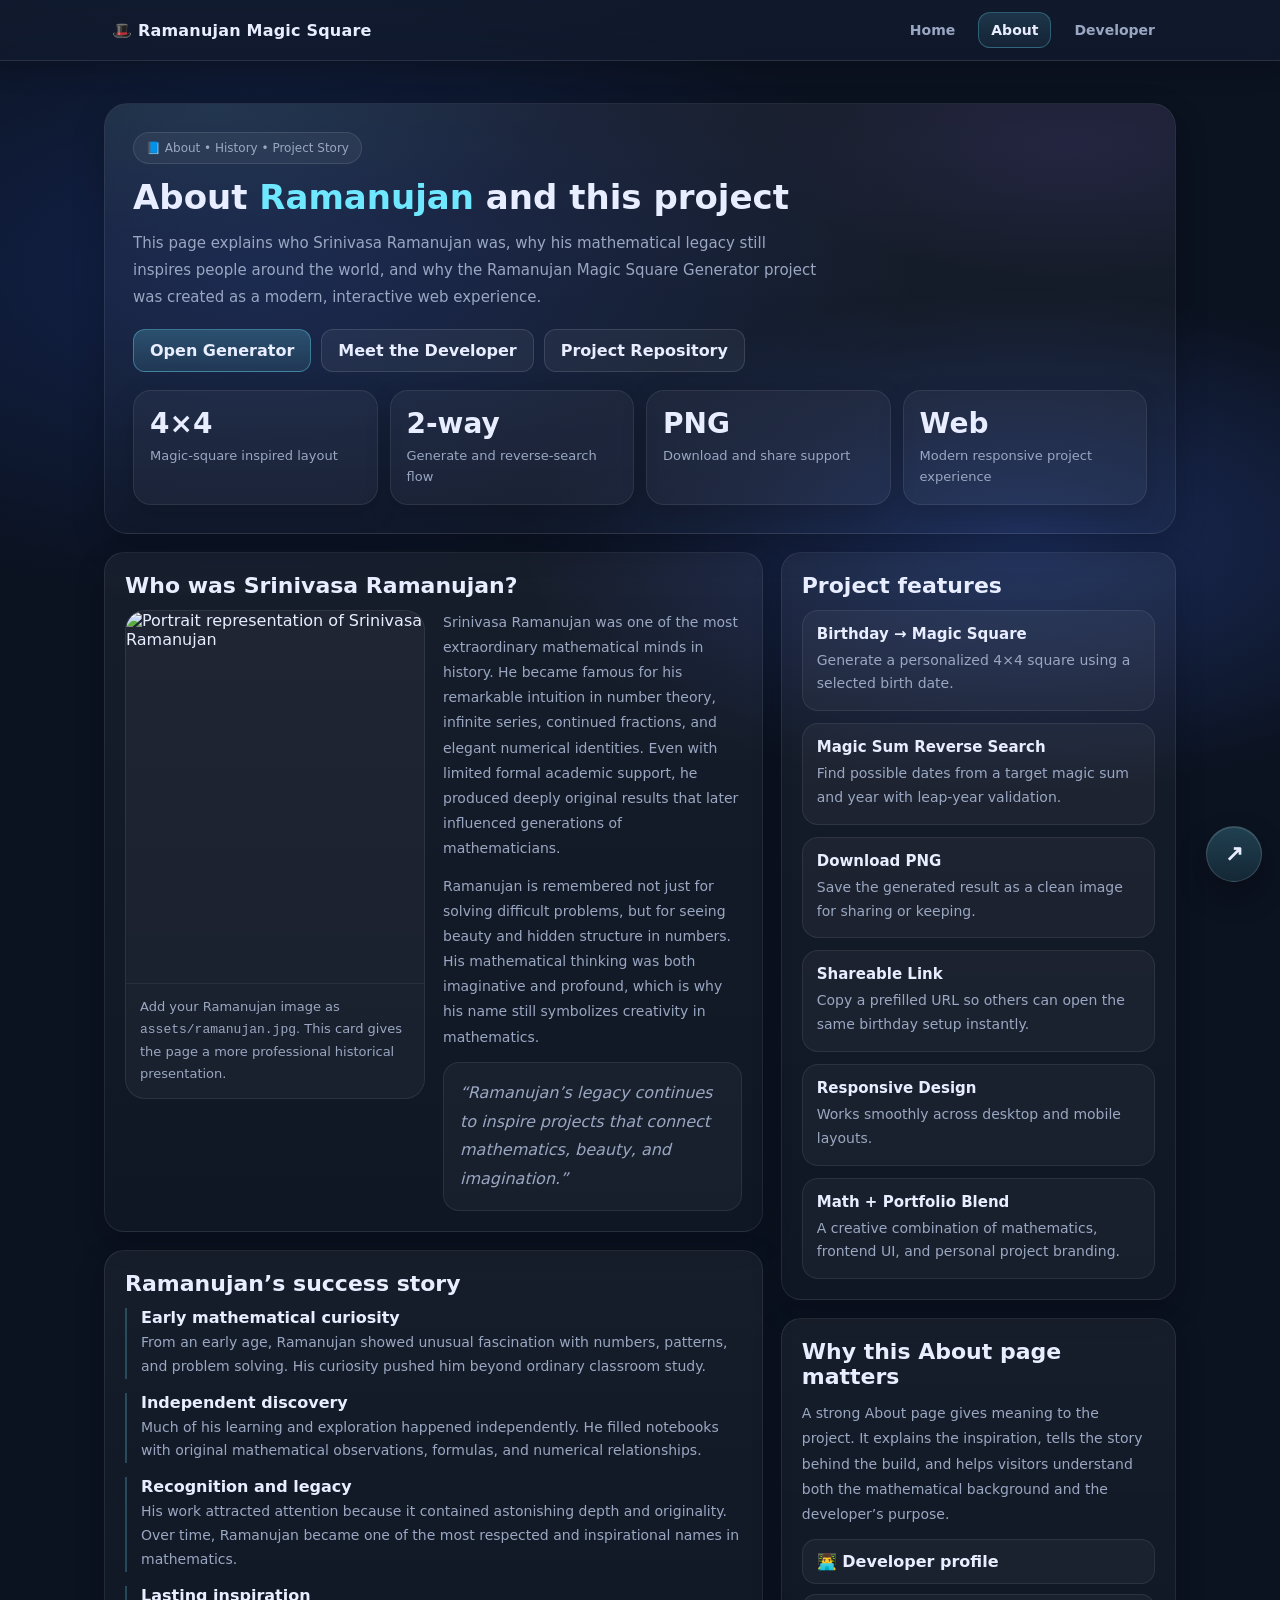
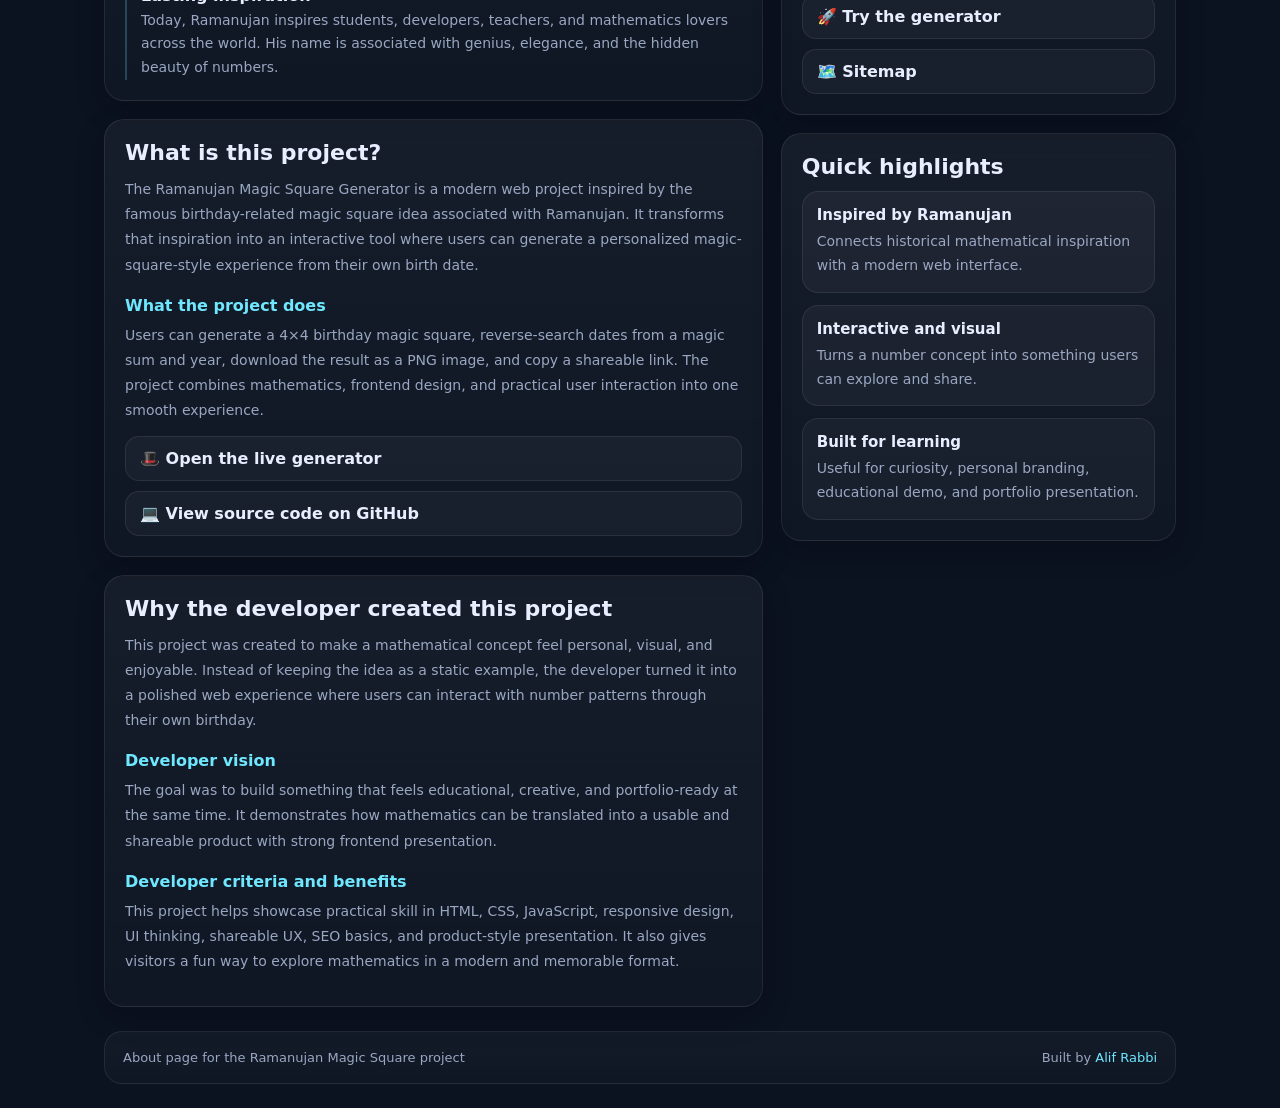
==== commit d083c542: "Update about.html" ====
--- a/about.html
+++ b/about.html
@@ -72,6 +72,23 @@
       border: 1px solid var(--line);
       background: linear-gradient(180deg, rgba(255,255,255,.06), rgba(255,255,255,.02));
       box-shadow: 0 12px 32px rgba(0,0,0,.24);
+      position: relative;
+      overflow: hidden;
+    }
+
+    .hero::before {
+      content: "";
+      position: absolute;
+      inset: 0;
+      background:
+        radial-gradient(600px 220px at 10% 0%, rgba(110,231,255,.08), transparent 60%),
+        radial-gradient(500px 220px at 90% 10%, rgba(139,92,246,.10), transparent 60%);
+      pointer-events: none;
+    }
+
+    .hero > * {
+      position: relative;
+      z-index: 1;
     }
 
     .badge {
@@ -90,7 +107,7 @@
     .hero h1 {
       margin: 0;
       font-size: 34px;
-      line-height: 1.15;
+      line-height: 1.12;
     }
 
     .hero h1 span {
@@ -102,7 +119,7 @@
       color: var(--muted);
       font-size: 15px;
       line-height: 1.8;
-      max-width: 70ch;
+      max-width: 72ch;
     }
 
     .hero-actions {
@@ -141,6 +158,51 @@
       background: linear-gradient(180deg, rgba(110,231,255,.28), rgba(110,231,255,.12));
     }
 
+    .stats {
+      margin-top: 18px;
+      display: grid;
+      grid-template-columns: repeat(4, 1fr);
+      gap: 12px;
+    }
+
+    @media (max-width: 860px) {
+      .stats {
+        grid-template-columns: repeat(2, 1fr);
+      }
+    }
+
+    @media (max-width: 520px) {
+      .stats {
+        grid-template-columns: 1fr;
+      }
+    }
+
+    .stat-card {
+      padding: 16px;
+      border-radius: 18px;
+      border: 1px solid rgba(255,255,255,.08);
+      background: rgba(255,255,255,.04);
+      box-shadow: 0 8px 24px rgba(0,0,0,.18);
+      animation: floatSoft 4s ease-in-out infinite;
+    }
+
+    .stat-card:nth-child(2) { animation-delay: .4s; }
+    .stat-card:nth-child(3) { animation-delay: .8s; }
+    .stat-card:nth-child(4) { animation-delay: 1.2s; }
+
+    .stat-value {
+      font-size: 28px;
+      font-weight: 800;
+      color: var(--text);
+    }
+
+    .stat-label {
+      margin-top: 6px;
+      color: var(--muted);
+      font-size: 13px;
+      line-height: 1.6;
+    }
+
     .layout {
       margin-top: 18px;
       display: grid;
@@ -187,6 +249,52 @@
       font-size: 14px;
     }
 
+    .ramanujan-grid {
+      display: grid;
+      grid-template-columns: 300px 1fr;
+      gap: 18px;
+      align-items: start;
+    }
+
+    @media (max-width: 820px) {
+      .ramanujan-grid {
+        grid-template-columns: 1fr;
+      }
+    }
+
+    .portrait-box {
+      border-radius: 20px;
+      overflow: hidden;
+      border: 1px solid rgba(255,255,255,.08);
+      background: rgba(255,255,255,.04);
+    }
+
+    .portrait-box img {
+      width: 100%;
+      display: block;
+      aspect-ratio: 4 / 5;
+      object-fit: cover;
+    }
+
+    .portrait-caption {
+      padding: 12px 14px;
+      color: var(--muted);
+      font-size: 13px;
+      line-height: 1.7;
+      border-top: 1px solid rgba(255,255,255,.06);
+    }
+
+    .quote {
+      padding: 16px;
+      border-radius: 16px;
+      border: 1px solid rgba(255,255,255,.08);
+      background: rgba(255,255,255,.04);
+      color: var(--muted);
+      line-height: 1.8;
+      font-style: italic;
+      margin-top: 10px;
+    }
+
     .timeline {
       display: grid;
       gap: 14px;
@@ -220,6 +328,13 @@
       border-radius: 16px;
       border: 1px solid rgba(255,255,255,.08);
       background: rgba(255,255,255,.04);
+      transition: .18s ease;
+    }
+
+    .feature-item:hover {
+      transform: translateY(-2px);
+      border-color: rgba(110,231,255,.20);
+      background: rgba(110,231,255,.05);
     }
 
     .feature-item b {
@@ -255,16 +370,7 @@
     .mini-links a:hover {
       border-color: rgba(110,231,255,.30);
       background: rgba(110,231,255,.08);
-    }
-
-    .quote {
-      padding: 16px;
-      border-radius: 16px;
-      border: 1px solid rgba(255,255,255,.08);
-      background: rgba(255,255,255,.04);
-      color: var(--muted);
-      line-height: 1.8;
-      font-style: italic;
+      transform: translateY(-1px);
     }
 
     .footer {
@@ -288,6 +394,11 @@
 
     .footer a:hover {
       text-decoration: underline;
+    }
+
+    @keyframes floatSoft {
+      0%, 100% { transform: translateY(0); }
+      50% { transform: translateY(-4px); }
     }
   </style>
 
@@ -317,27 +428,56 @@
         <a class="hero-btn" href="./developer.html">Meet the Developer</a>
         <a class="hero-btn" href="https://github.com/alif1601/ramanujan-magic-square" target="_blank" rel="noopener noreferrer">Project Repository</a>
       </div>
+
+      <div class="stats">
+        <div class="stat-card">
+          <div class="stat-value">4×4</div>
+          <div class="stat-label">Magic-square inspired layout</div>
+        </div>
+        <div class="stat-card">
+          <div class="stat-value">2-way</div>
+          <div class="stat-label">Generate and reverse-search flow</div>
+        </div>
+        <div class="stat-card">
+          <div class="stat-value">PNG</div>
+          <div class="stat-label">Download and share support</div>
+        </div>
+        <div class="stat-card">
+          <div class="stat-value">Web</div>
+          <div class="stat-label">Modern responsive project experience</div>
+        </div>
+      </div>
     </section>
 
     <section class="layout">
       <div class="main-col">
         <article class="card">
           <h2>Who was Srinivasa Ramanujan?</h2>
-          <p>
-            Srinivasa Ramanujan was one of the most remarkable mathematical minds in history. He became famous for his
-            extraordinary intuition in number theory, infinite series, continued fractions, and mathematical identities.
-            Even with limited formal training, he produced original and deep results that later influenced generations of mathematicians.
-          </p>
-
-          <h3>Why is Ramanujan so special?</h3>
-          <p>
-            Ramanujan is remembered not only for solving difficult mathematical problems, but also for discovering elegant patterns
-            and formulas in numbers. His work carried a rare blend of creativity, instinct, and brilliance. That is why many modern
-            math-inspired projects still use his name as a symbol of beauty in mathematics.
-          </p>
-
-          <div class="quote">
-            Ramanujan’s legacy shows that mathematics can be both deeply logical and beautifully imaginative.
+
+          <div class="ramanujan-grid">
+            <div class="portrait-box">
+              <img src="./assets/ramanujan.jpg" alt="Portrait representation of Srinivasa Ramanujan" />
+              <div class="portrait-caption">
+                Add your Ramanujan image as <code>assets/ramanujan.jpg</code>. This card gives the page a more professional historical presentation.
+              </div>
+            </div>
+
+            <div>
+              <p>
+                Srinivasa Ramanujan was one of the most extraordinary mathematical minds in history. He became famous for his remarkable intuition in number theory,
+                infinite series, continued fractions, and elegant numerical identities. Even with limited formal academic support, he produced deeply original results
+                that later influenced generations of mathematicians.
+              </p>
+
+              <p>
+                Ramanujan is remembered not just for solving difficult problems, but for seeing beauty and hidden structure in numbers. His mathematical thinking was
+                both imaginative and profound, which is why his name still symbolizes creativity in mathematics.
+              </p>
+
+              <div class="quote">
+                “Ramanujan’s legacy continues to inspire projects that connect mathematics, beauty, and imagination.”
+              </div>
+            </div>
           </div>
         </article>
 
@@ -346,34 +486,30 @@
 
           <div class="timeline">
             <div class="timeline-item">
-              <div class="timeline-year">Early curiosity</div>
+              <div class="timeline-year">Early mathematical curiosity</div>
               <div class="timeline-text">
-                From a young age, Ramanujan showed unusual interest in numbers and patterns. He explored mathematical ideas far beyond
-                what was normally expected at that level.
+                From an early age, Ramanujan showed unusual fascination with numbers, patterns, and problem solving. His curiosity pushed him beyond ordinary classroom study.
               </div>
             </div>
 
             <div class="timeline-item">
               <div class="timeline-year">Independent discovery</div>
               <div class="timeline-text">
-                Much of his mathematical learning happened independently. He filled notebooks with original formulas, results,
-                and observations that later became historically important.
+                Much of his learning and exploration happened independently. He filled notebooks with original mathematical observations, formulas, and numerical relationships.
               </div>
             </div>
 
             <div class="timeline-item">
-              <div class="timeline-year">Recognition</div>
+              <div class="timeline-year">Recognition and legacy</div>
               <div class="timeline-text">
-                His work eventually attracted serious attention because it contained ideas of exceptional depth and originality.
-                That recognition turned him into one of the most admired figures in mathematical history.
+                His work attracted attention because it contained astonishing depth and originality. Over time, Ramanujan became one of the most respected and inspirational names in mathematics.
               </div>
             </div>
 
             <div class="timeline-item">
-              <div class="timeline-year">Legacy</div>
+              <div class="timeline-year">Lasting inspiration</div>
               <div class="timeline-text">
-                Today, Ramanujan remains a global inspiration. His name is connected with creativity in mathematics, numerical beauty,
-                and the power of human curiosity.
+                Today, Ramanujan inspires students, developers, teachers, and mathematics lovers across the world. His name is associated with genius, elegance, and the hidden beauty of numbers.
               </div>
             </div>
           </div>
@@ -382,19 +518,16 @@
         <article class="card">
           <h2>What is this project?</h2>
           <p>
-            The Ramanujan Magic Square Generator is a modern web project inspired by the famous birthday-related magic square idea
-            associated with Ramanujan. This project transforms that inspiration into an interactive tool where users can generate
-            a personalized magic square using their own birth date.
+            The Ramanujan Magic Square Generator is a modern web project inspired by the famous birthday-related magic square idea associated with Ramanujan.
+            It transforms that inspiration into an interactive tool where users can generate a personalized magic-square-style experience from their own birth date.
           </p>
 
-          <h3>What the project can do</h3>
+          <h3>What the project does</h3>
           <p>
-            Users can enter a birth date to generate a 4×4 magic-square-style result, reverse-search valid dates from a magic sum and year,
-            download the result as a PNG image, and copy a shareable link. The project combines mathematics, design, and user interaction
-            into one simple experience.
+            Users can generate a 4×4 birthday magic square, reverse-search dates from a magic sum and year, download the result as a PNG image,
+            and copy a shareable link. The project combines mathematics, frontend design, and practical user interaction into one smooth experience.
           </p>
 
-          <h3>Project link</h3>
           <div class="mini-links">
             <a href="./index.html">🎩 Open the live generator</a>
             <a href="https://github.com/alif1601/ramanujan-magic-square" target="_blank" rel="noopener noreferrer">💻 View source code on GitHub</a>
@@ -404,21 +537,20 @@
         <article class="card">
           <h2>Why the developer created this project</h2>
           <p>
-            This project was created to make a mathematical idea feel visual, personal, and interactive. Instead of keeping the concept
-            as a static example, the developer turned it into a web application that lets people explore Ramanujan-inspired number patterns
-            using their own birthday.
+            This project was created to make a mathematical concept feel personal, visual, and enjoyable. Instead of keeping the idea as a static example,
+            the developer turned it into a polished web experience where users can interact with number patterns through their own birthday.
           </p>
 
-          <h3>Developer motivation</h3>
+          <h3>Developer vision</h3>
           <p>
-            The goal was to build something that is educational, creative, and portfolio-worthy at the same time. It demonstrates
-            how mathematics can be transformed into a beautiful browser-based experience with real usability and shareable results.
+            The goal was to build something that feels educational, creative, and portfolio-ready at the same time. It demonstrates how mathematics
+            can be translated into a usable and shareable product with strong frontend presentation.
           </p>
 
-          <h3>Benefits of this project</h3>
+          <h3>Developer criteria and benefits</h3>
           <p>
-            This project helps users enjoy mathematical curiosity in a simple way. It also helps the developer showcase practical skills
-            in HTML, CSS, JavaScript, responsive design, UI thinking, SEO basics, and product-style web presentation.
+            This project helps showcase practical skill in HTML, CSS, JavaScript, responsive design, UI thinking, shareable UX, SEO basics,
+            and product-style presentation. It also gives visitors a fun way to explore mathematics in a modern and memorable format.
           </p>
         </article>
       </div>
@@ -429,47 +561,65 @@
           <div class="feature-list">
             <div class="feature-item">
               <b>Birthday → Magic Square</b>
-              <span>Generate a personalized Ramanujan-style 4×4 square from a selected birth date.</span>
-            </div>
-
-            <div class="feature-item">
-              <b>Reverse Search</b>
-              <span>Use magic sum and year to find matching birth dates with leap-year aware validation.</span>
+              <span>Generate a personalized 4×4 square using a selected birth date.</span>
+            </div>
+
+            <div class="feature-item">
+              <b>Magic Sum Reverse Search</b>
+              <span>Find possible dates from a target magic sum and year with leap-year validation.</span>
             </div>
 
             <div class="feature-item">
               <b>Download PNG</b>
-              <span>Export the generated square as an image for sharing or saving.</span>
+              <span>Save the generated result as a clean image for sharing or keeping.</span>
             </div>
 
             <div class="feature-item">
               <b>Shareable Link</b>
-              <span>Copy a prefilled link so others can open the same result instantly.</span>
-            </div>
-
-            <div class="feature-item">
-              <b>Responsive Interface</b>
-              <span>Designed to work smoothly on desktop and mobile screens.</span>
-            </div>
-
-            <div class="feature-item">
-              <b>Math + Portfolio</b>
-              <span>A creative mix of mathematics, frontend design, and personal project branding.</span>
+              <span>Copy a prefilled URL so others can open the same birthday setup instantly.</span>
+            </div>
+
+            <div class="feature-item">
+              <b>Responsive Design</b>
+              <span>Works smoothly across desktop and mobile layouts.</span>
+            </div>
+
+            <div class="feature-item">
+              <b>Math + Portfolio Blend</b>
+              <span>A creative combination of mathematics, frontend UI, and personal project branding.</span>
             </div>
           </div>
         </section>
 
         <section class="card">
-          <h2>Why this page matters</h2>
+          <h2>Why this About page matters</h2>
           <p>
-            A strong About page makes the project more meaningful. It gives visitors context, shows inspiration, builds trust,
-            and turns the project into a story rather than just a tool.
+            A strong About page gives meaning to the project. It explains the inspiration, tells the story behind the build,
+            and helps visitors understand both the mathematical background and the developer’s purpose.
           </p>
 
           <div class="mini-links">
             <a href="./developer.html">👨‍💻 Developer profile</a>
             <a href="./index.html">🚀 Try the generator</a>
             <a href="./sitemap.xml">🗺️ Sitemap</a>
+          </div>
+        </section>
+
+        <section class="card">
+          <h2>Quick highlights</h2>
+          <div class="feature-list">
+            <div class="feature-item">
+              <b>Inspired by Ramanujan</b>
+              <span>Connects historical mathematical inspiration with a modern web interface.</span>
+            </div>
+            <div class="feature-item">
+              <b>Interactive and visual</b>
+              <span>Turns a number concept into something users can explore and share.</span>
+            </div>
+            <div class="feature-item">
+              <b>Built for learning</b>
+              <span>Useful for curiosity, personal branding, educational demo, and portfolio presentation.</span>
+            </div>
           </div>
         </section>
       </aside>
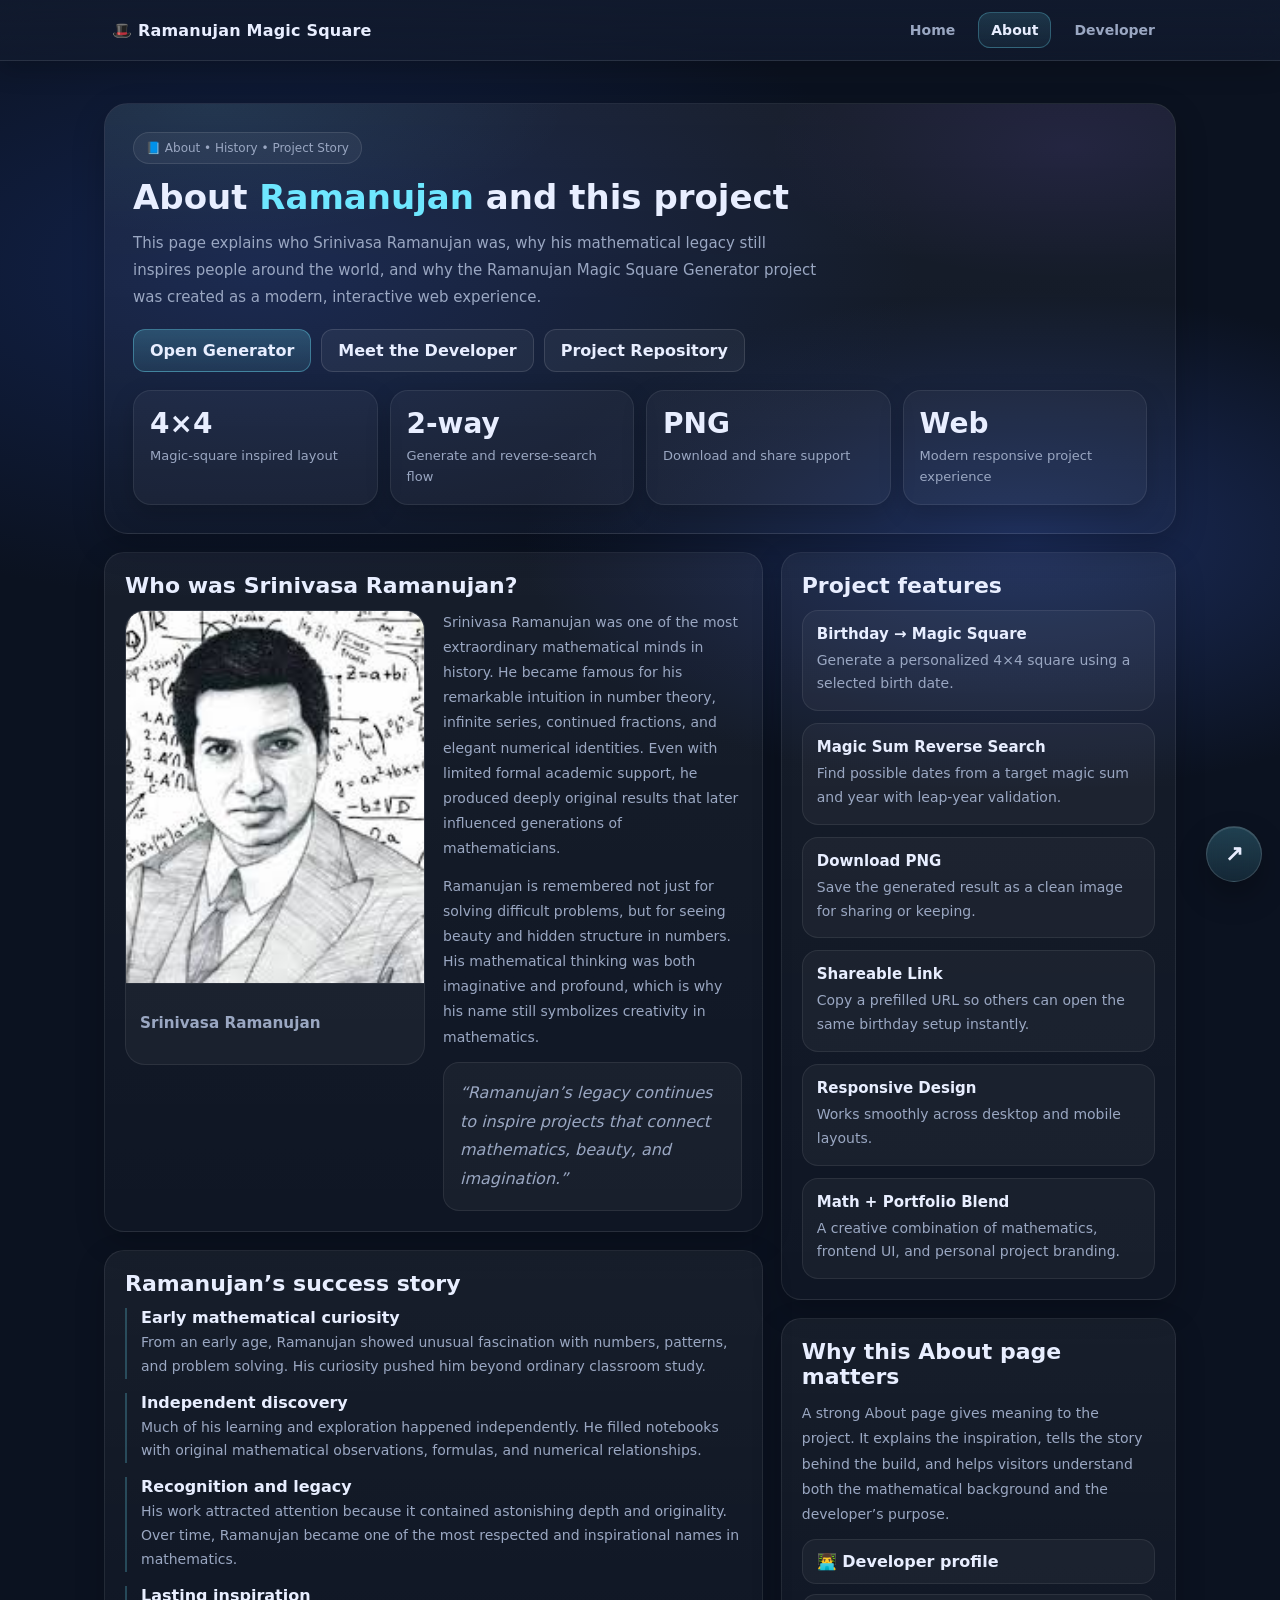
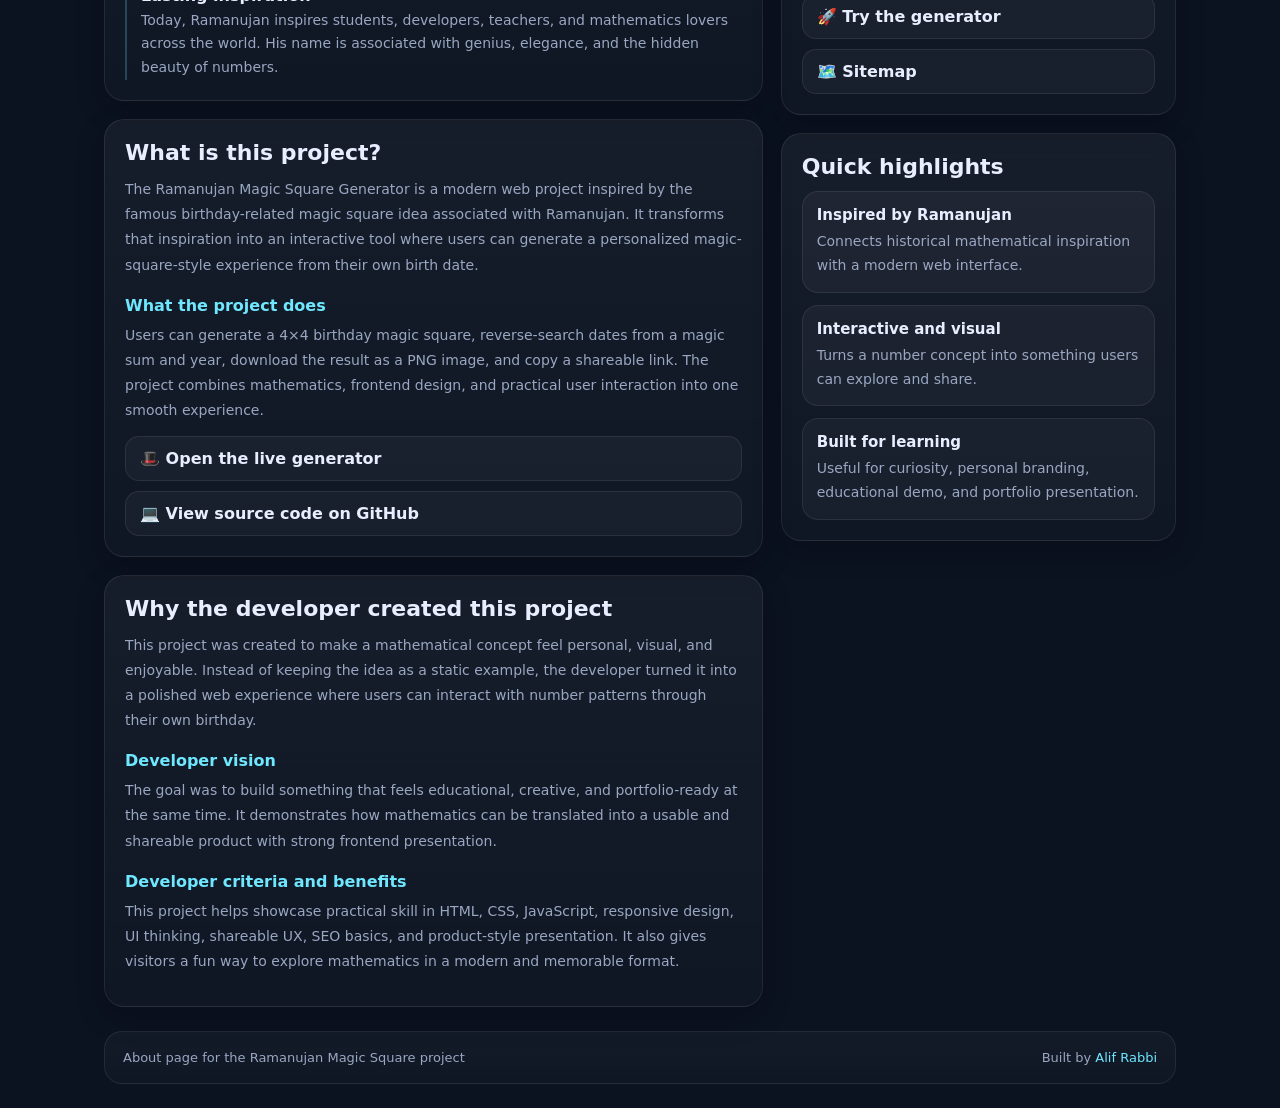
==== commit e99f0bea: "Update about.html" ====
--- a/about.html
+++ b/about.html
@@ -458,7 +458,7 @@
             <div class="portrait-box">
               <img src="./assets/ramanujan.jpg" alt="Portrait representation of Srinivasa Ramanujan" />
               <div class="portrait-caption">
-                Add your Ramanujan image as <code>assets/ramanujan.jpg</code>. This card gives the page a more professional historical presentation.
+                <h1>Srinivasa Ramanujan</h1>
               </div>
             </div>
 
